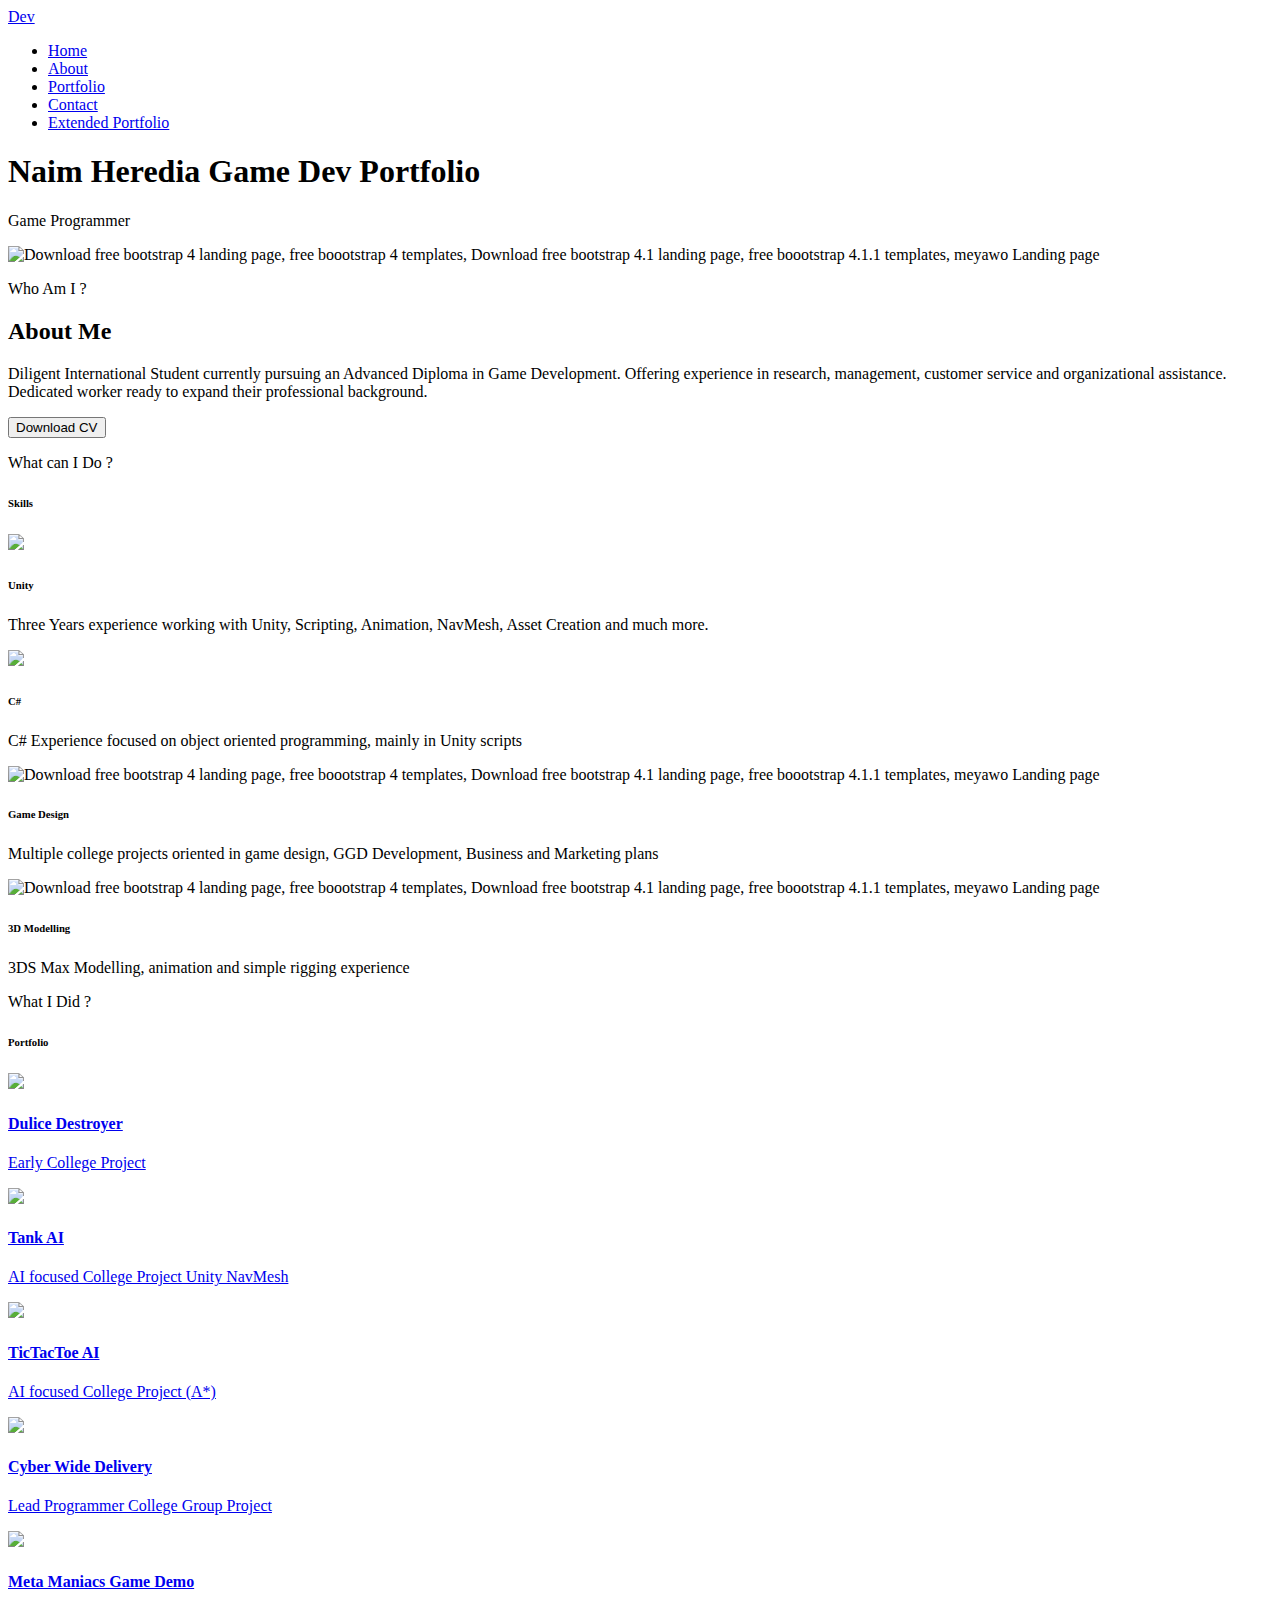
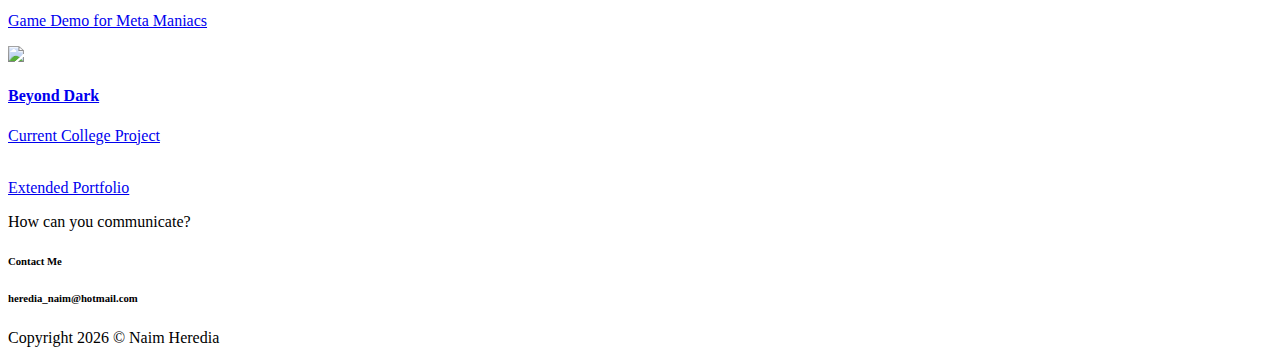
==== index.html @ 943f3e7a "target x3" ====
<!DOCTYPE html>
<html lang="en">

<head>
    <meta charset="utf-8">
    <meta name="viewport" content="width=device-width, initial-scale=1, shrink-to-fit=no">
    <meta name="description" content="Start your development with Meyawo landing page.">
    <meta name="author" content="Devcrud">
    <title>Meyawo Landing page | Free Bootstrap 4.3.x landing page</title>
    <!-- font icons -->
    <link rel="stylesheet" href="assets/vendors/themify-icons/css/themify-icons.css">
    <!-- Bootstrap + Meyawo main styles -->
    <link rel="stylesheet" href="assets/css/meyawo.css">
</head>

<body data-spy="scroll" data-target=".navbar" data-offset="40" id="home">

    <!-- Page Navbar -->
    <nav class="custom-navbar" data-spy="affix" data-offset-top="20">
        <div class="container">
            <a class="logo" href="#">Dev</a>
            <ul class="nav">
                <li class="item">
                    <a class="link" href="#home">Home</a>
                </li>
                <li class="item">
                    <a class="link" href="#about">About</a>
                </li>
                <li class="item">
                    <a class="link" href="#portfolio">Portfolio</a>
                </li> 
                <li class="item">
                    <a class="link" href="#contact">Contact</a>
                </li>
                <li class="item ml-md-3">
                    <a href="extended.html" class="btn btn-primary">Extended Portfolio</a>
                </li>
            </ul>
            <a href="javascript:void(0)" id="nav-toggle" class="hamburger hamburger--elastic">
                <div class="hamburger-box">
                    <div class="hamburger-inner"></div>
                </div>
            </a>
        </div>
    </nav><!-- End of Page Navbar -->

    <!-- page header -->
    <header id="home" class="header">
        <div class="overlay"></div>
        <div class="header-content container">
            <h1 class="header-title">
                <span class="up">Naim Heredia</span>
                <span class="down">Game Dev Portfolio</span>
            </h1>
            <p class="header-subtitle">Game Programmer</p>

            <!--<button class="btn btn-primary">Visit My Works</button> -->
        </div>
    </header><!-- end of page header -->

    <!-- about section -->
    <section class="section pt-0" id="about">   
        <!-- container -->
        <div class="container text-center">
            <!-- about wrapper -->
            <div class="about">
                <div class="about-img-holder">
                    <img src="assets/imgs/man.png" class="about-img"
                        alt="Download free bootstrap 4 landing page, free boootstrap 4 templates, Download free bootstrap 4.1 landing page, free boootstrap 4.1.1 templates, meyawo Landing page">
                </div>
                <div class="about-caption">
                    <p class="section-subtitle">Who Am I ?</p>
                    <h2 class="section-title mb-3">About Me</h2>
                    <p>
                        Diligent International Student currently pursuing an Advanced Diploma in Game Development. Offering
                        experience in research, management, customer service and organizational assistance. Dedicated worker
                        ready to expand their professional background.
                        <br>
                    </p>
                    <button type="submit" onclick="window.open('assets/Naim Heredia Resume.pdf')" class="btn-rounded btn btn-outline-primary mt-4"> Download CV </button>                    
                </div>
            </div><!-- end of about wrapper -->
        </div><!-- end of container -->
    </section> <!-- end of about section -->

    <!-- Skills section -->
    <section class="section" id="service">
        <div class="container text-center">
            <p class="section-subtitle">What can I Do ?</p>
            <h6 class="section-title mb-6">Skills</h6>
            <!-- row -->
            <div class="row">
                <div class="col-md-6 col-lg-3">
                    <div class="service-card">
                        <div class="body">
                            <img src="assets/imgs/unity.png"
                                class="icon">
                            <h6 class="title">Unity</h6>
                            <p class="subtitle">Three Years experience working with Unity, Scripting, Animation, NavMesh, Asset Creation and much more.</p>
                        </div>
                    </div>
                </div>
                <div class="col-md-6 col-lg-3">
                    <div class="service-card">
                        <div class="body">
                            <img src="assets/imgs/c.png"                                
                                class="icon">
                            <h6 class="title">C#</h6>
                            <p class="subtitle">C# Experience focused on object oriented programming, mainly in Unity scripts</p>
                        </div>
                    </div>
                </div>
                <div class="col-md-6 col-lg-3">
                    <div class="service-card">
                        <div class="body">
                            <img src="assets/imgs/gamedesign.png"
                                alt="Download free bootstrap 4 landing page, free boootstrap 4 templates, Download free bootstrap 4.1 landing page, free boootstrap 4.1.1 templates, meyawo Landing page"
                                class="icon">
                            <h6 class="title">Game Design</h6>
                            <p class="subtitle">Multiple college projects oriented in game design, GGD Development, Business and Marketing plans</p>
                        </div>
                    </div>
                </div>
                <div class="col-md-6 col-lg-3">
                    <div class="service-card">
                        <div class="body">
                            <img src="assets/imgs/3ds.png"
                                alt="Download free bootstrap 4 landing page, free boootstrap 4 templates, Download free bootstrap 4.1 landing page, free boootstrap 4.1.1 templates, meyawo Landing page"
                                class="icon">
                            <h6 class="title">3D Modelling</h6>
                            <p class="subtitle">3DS Max Modelling, animation and simple rigging experience</p>
                        </div>
                    </div>
                </div>
            </div><!-- end of row -->
        </div>
    </section><!-- end of service section -->

    <!-- portfolio section -->
    <section class="section" id="portfolio">
        <div class="container text-center">
            <p class="section-subtitle">What I Did ?</p>
            <h6 class="section-title mb-6">Portfolio</h6>
            <!-- row -->
            <div class="row">
                <div class="col-md-4">
                    <a href="https://naim-heredia.itch.io/dulice-destroyer" target= "_blank" class="portfolio-card">
                        <img src="assets/imgs/DuliceDestroyer.png" class="portfolio-card-img">
                            <span class="portfolio-card-overlay">
                            <span class="portfolio-card-caption">
                                <h4>Dulice Destroyer</h5>
                                    <p class="font-weight-normal">Early College Project</p>
                            </span>
                        </span>
                    </a>
                </div>
                <div class="col-md-4">
                    <a href="https://naim-heredia.itch.io/tankai" target="_blank" class="portfolio-card">
                        <img class="portfolio-card-img" src="assets/imgs/TankAI.png" class="img-responsive rounded">
                            <span class="portfolio-card-overlay">
                            <span class="portfolio-card-caption">
                                <h4>Tank AI</h5>
                                    <p class="font-weight-normal">AI focused College Project Unity NavMesh</p>
                            </span>
                        </span>
                    </a>
                </div>
                <div class="col-md-4">
                    <a href="https://naim-heredia.itch.io/tictactoe-ai" target= "_blank" class="portfolio-card">
                        <img class="portfolio-card-img" src="assets/imgs/TTT.jpg" class="img-responsive rounded">
                            <span class="portfolio-card-overlay">
                            <span class="portfolio-card-caption">
                                <h4>TicTacToe AI</h5>
                                    <p class="font-weight-normal">AI focused College Project (A*)</p>
                            </span>
                        </span>
                    </a>
                </div>
                
            </div><!-- end of row -->

            <!-- row -->
            <div class="row">
                <div class="col-md-4">
                    <a href="https://naim-heredia.itch.io/cyber-wide-delivery" target= "_blank" class="portfolio-card">
                        <img src="assets/imgs/CWD-Logo.png" class="portfolio-card-img">
                            <span class="portfolio-card-overlay">
                            <span class="portfolio-card-caption">
                                <h4>Cyber Wide Delivery</h5>
                                    <p class="font-weight-normal">Lead Programmer College Group Project </p>
                            </span>
                        </span>
                    </a>
                </div>  
                <div class="col-md-4">
                    <a href="https://metamaniacs.itch.io/meta-maniacs" target= "_blank" class="portfolio-card">
                        <img class="portfolio-card-img" src="assets/imgs/metamaniacs.png" class="img-responsive rounded">
                            <span class="portfolio-card-overlay">
                            <span class="portfolio-card-caption">
                                <h4>Meta Maniacs Game Demo</h5>
                                    <p class="font-weight-normal">Game Demo for Meta Maniacs</p>
                            </span>
                        </span>
                    </a>
                </div>              
                <div class="col-md-4">
                    <a href="https://naim-heredia.itch.io/tictactoe-ai" target= "_blank" class="portfolio-card">
                        <img class="portfolio-card-img" src="assets/imgs/BeyondDarkLogo.png" class="img-responsive rounded">
                            <span class="portfolio-card-overlay">
                            <span class="portfolio-card-caption">
                                <h4>Beyond Dark</h5>
                                    <p class="font-weight-normal">Current College Project</p>
                            </span>
                        </span>
                    </a>
                </div>
                
            </div><!-- end of row -->
        </div><!-- end of container -->

        <div class="container text-center">
            <br>
            <a href="extended.html" class="btn btn-primary my font rounded">Extended Portfolio</a>
        </div><!-- end of container -->
    </section> <!-- end of portfolio section -->

    <!-- contact section -->
    <section class="section" id="contact">
        <div class="container text-center">
            <p class="section-subtitle">How can you communicate?</p>
            <h6 class="section-title mb-5">Contact Me</h6>
            <!-- contact form -->
            <h6 class="section-title mb-5">heredia_naim@hotmail.com</h6>
        </div><!-- end of container -->
    </section><!-- end of contact section -->

    <!-- footer -->
    <div class="container">
        <footer class="footer">
            <p class="mb-0">Copyright
                <script>document.write(new Date().getFullYear())</script> &copy; <a
                    >Naim Heredia</a>                    
            </p>
            <div class="social-links text-right m-auto ml-sm-auto">
                <a href="javascript:void(0)" class="link"><i class="ti-email"></i></a>
                <a href="javascript:void(0)" class="link"><i class="ti-github"></i></a>
            </div>
        </footer>
    </div> <!-- end of page footer -->

    <!-- core  -->
    <script src="assets/vendors/jquery/jquery-3.4.1.js"></script>
    <script src="assets/vendors/bootstrap/bootstrap.bundle.js"></script>

    <!-- bootstrap 3 affix -->
    <script src="assets/vendors/bootstrap/bootstrap.affix.js"></script>

    <!-- Meyawo js -->
    <script src="assets/js/meyawo.js"></script>

</body>

</html>
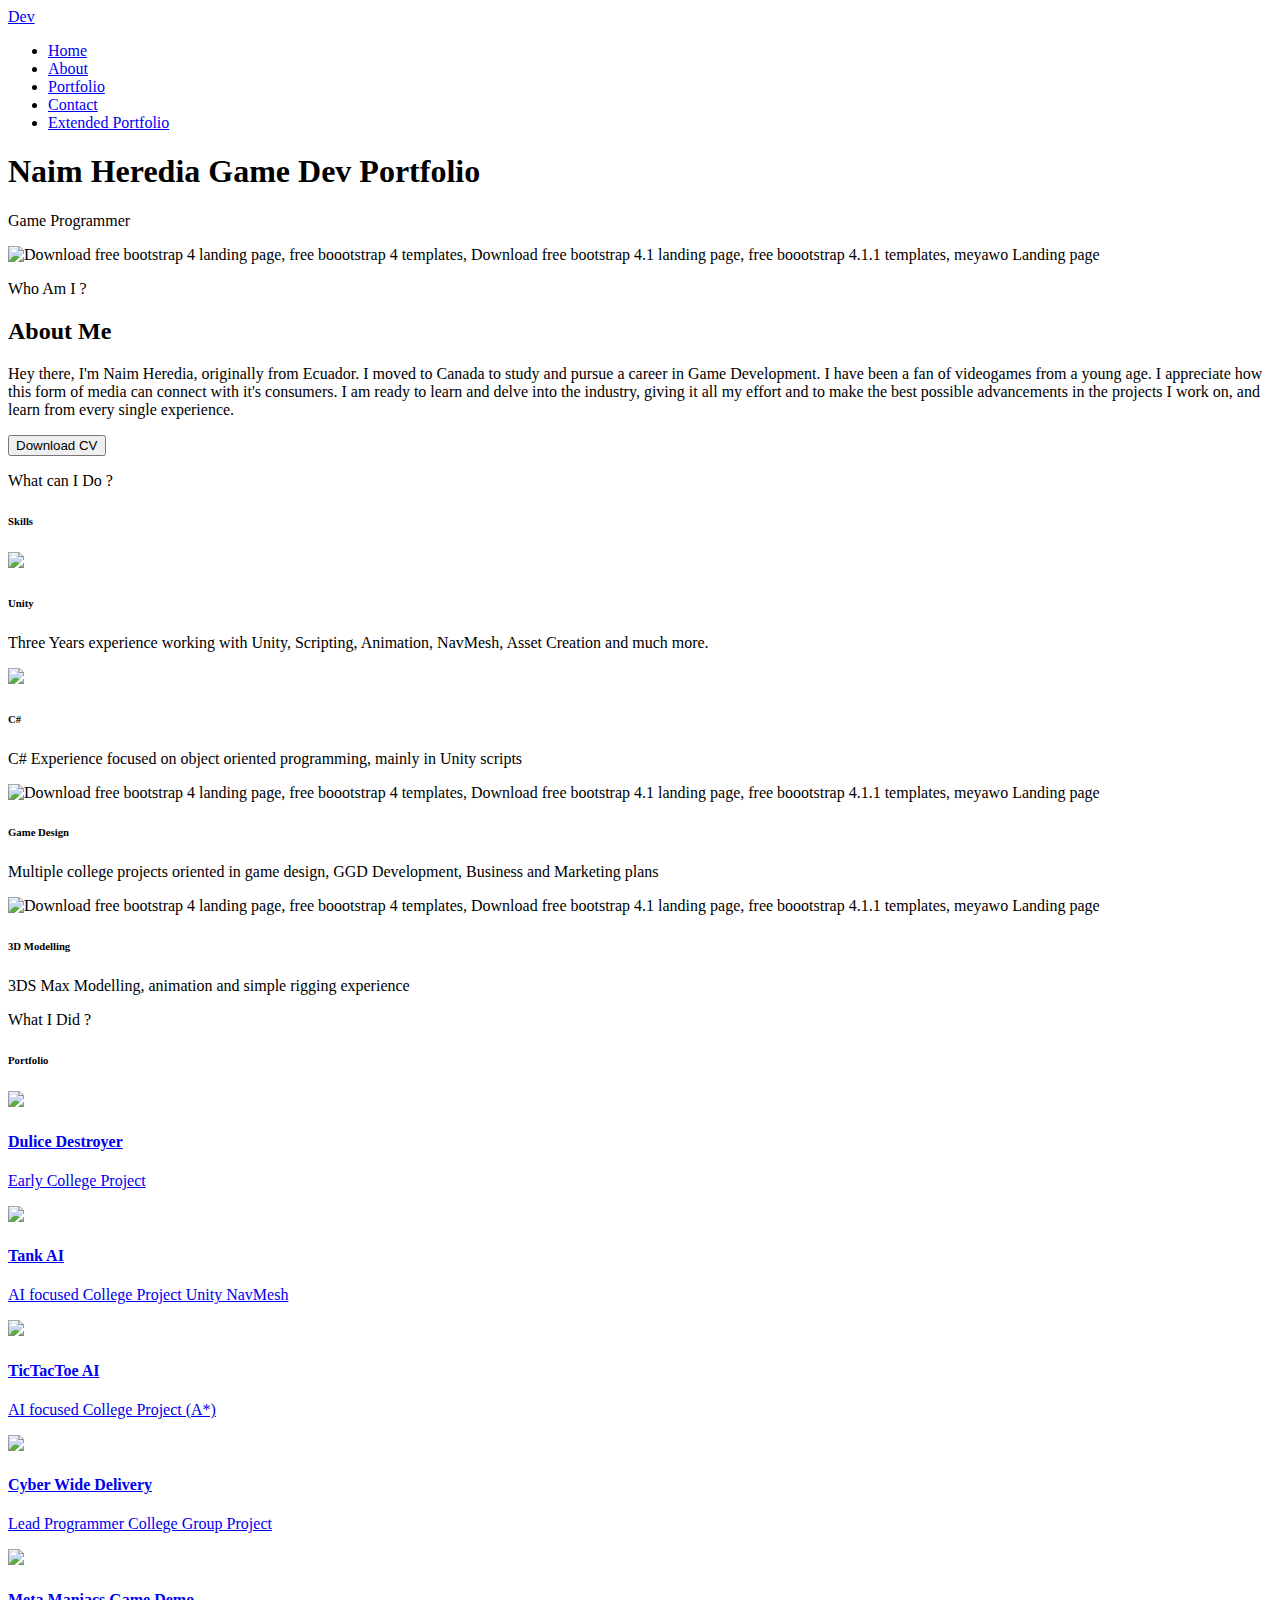
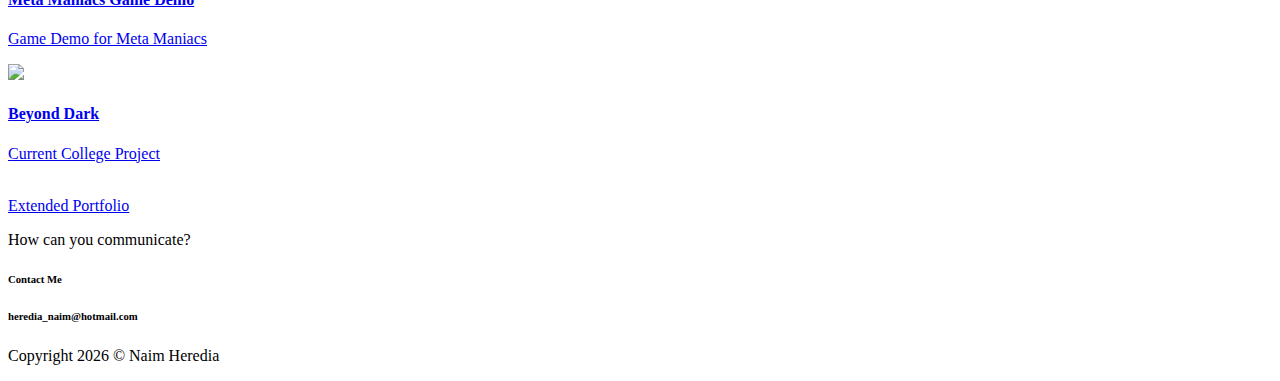
==== commit 195e73a0: "ops2" ====
--- a/index.html
+++ b/index.html
@@ -4,9 +4,9 @@
 <head>
     <meta charset="utf-8">
     <meta name="viewport" content="width=device-width, initial-scale=1, shrink-to-fit=no">
-    <meta name="description" content="Start your development with Meyawo landing page.">
-    <meta name="author" content="Devcrud">
-    <title>Meyawo Landing page | Free Bootstrap 4.3.x landing page</title>
+    <meta name="description" content="Naim Heredia Portfolio.">
+    <meta name="Naim Heredia" content="Porfolio">
+    <title>Naim Heredia - Game Developer Portfolio</title>
     <!-- font icons -->
     <link rel="stylesheet" href="assets/vendors/themify-icons/css/themify-icons.css">
     <!-- Bootstrap + Meyawo main styles -->
@@ -65,16 +65,20 @@
             <!-- about wrapper -->
             <div class="about">
                 <div class="about-img-holder">
-                    <img src="assets/imgs/man.png" class="about-img"
+                    <img src="assets/imgs/portfolioPic.png" class="about-img"
                         alt="Download free bootstrap 4 landing page, free boootstrap 4 templates, Download free bootstrap 4.1 landing page, free boootstrap 4.1.1 templates, meyawo Landing page">
                 </div>
                 <div class="about-caption">
                     <p class="section-subtitle">Who Am I ?</p>
                     <h2 class="section-title mb-3">About Me</h2>
                     <p>
-                        Diligent International Student currently pursuing an Advanced Diploma in Game Development. Offering
-                        experience in research, management, customer service and organizational assistance. Dedicated worker
-                        ready to expand their professional background.
+                        Hey there, I'm Naim Heredia, originally from Ecuador. 
+                        I moved to Canada to study and pursue a career in Game Development.
+                        I have been a fan of videogames from a young age. I appreciate how 
+                        this form of media can connect with it's consumers. 
+                        I am ready to learn and delve into the industry, giving it all
+                        my effort and to make the best possible advancements in the projects I work on, 
+                        and learn from every single experience.
                         <br>
                     </p>
                     <button type="submit" onclick="window.open('assets/Naim Heredia Resume.pdf')" class="btn-rounded btn btn-outline-primary mt-4"> Download CV </button>                    
@@ -204,7 +208,7 @@
                     </a>
                 </div>              
                 <div class="col-md-4">
-                    <a href="https://naim-heredia.itch.io/tictactoe-ai" target= "_blank" class="portfolio-card">
+                    <a href="extended.html" target= "_blank" class="portfolio-card">
                         <img class="portfolio-card-img" src="assets/imgs/BeyondDarkLogo.png" class="img-responsive rounded">
                             <span class="portfolio-card-overlay">
                             <span class="portfolio-card-caption">
@@ -242,8 +246,10 @@
                     >Naim Heredia</a>                    
             </p>
             <div class="social-links text-right m-auto ml-sm-auto">
+                <!--
                 <a href="javascript:void(0)" class="link"><i class="ti-email"></i></a>
                 <a href="javascript:void(0)" class="link"><i class="ti-github"></i></a>
+                -->
             </div>
         </footer>
     </div> <!-- end of page footer -->
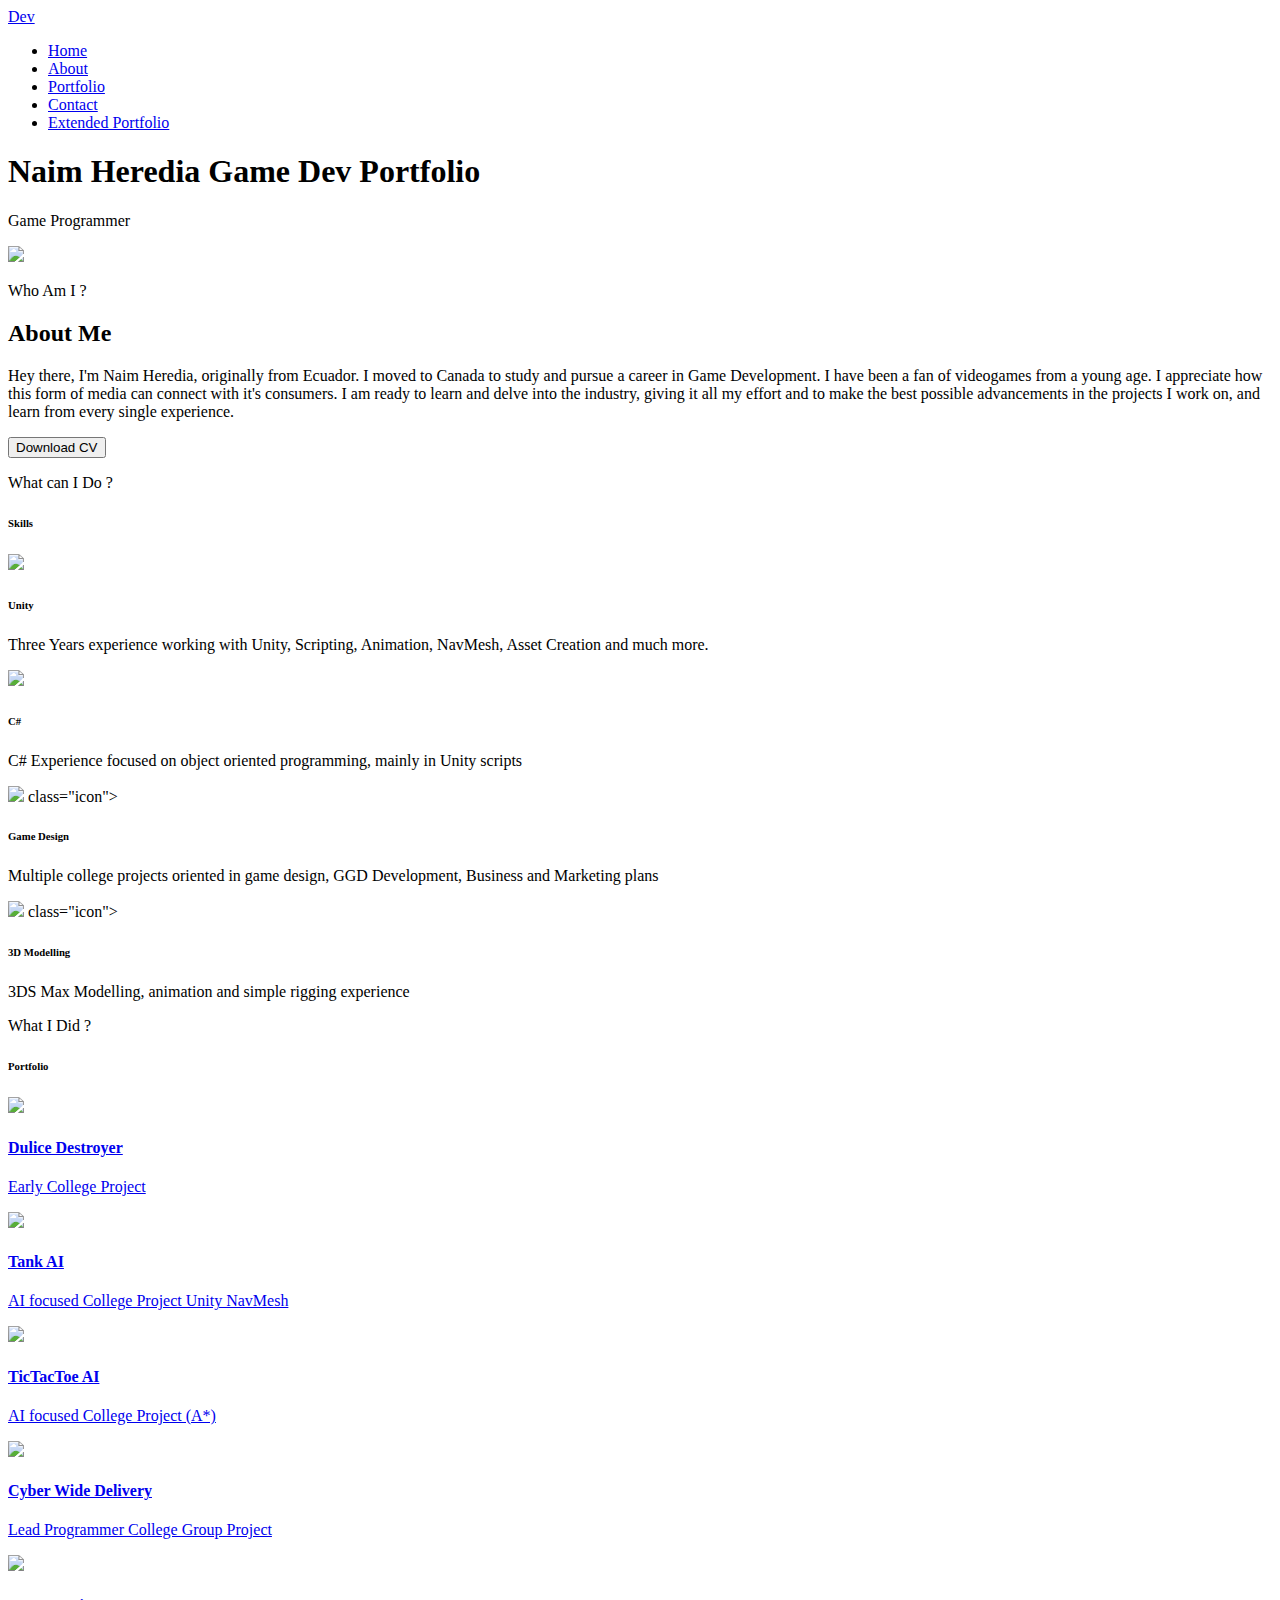
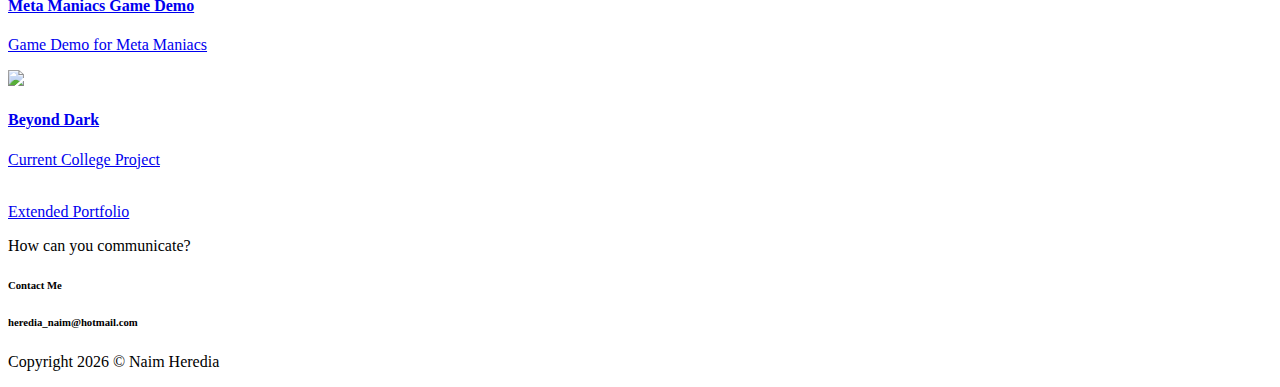
==== commit 4e6f9d8f: "x3" ====
--- a/index.html
+++ b/index.html
@@ -65,8 +65,7 @@
             <!-- about wrapper -->
             <div class="about">
                 <div class="about-img-holder">
-                    <img src="assets/imgs/portfolioPic.png" class="about-img"
-                        alt="Download free bootstrap 4 landing page, free boootstrap 4 templates, Download free bootstrap 4.1 landing page, free boootstrap 4.1.1 templates, meyawo Landing page">
+                    <img src="assets/imgs/portfolioPic.png" class="about-img">
                 </div>
                 <div class="about-caption">
                     <p class="section-subtitle">Who Am I ?</p>
@@ -117,8 +116,7 @@
                 <div class="col-md-6 col-lg-3">
                     <div class="service-card">
                         <div class="body">
-                            <img src="assets/imgs/gamedesign.png"
-                                alt="Download free bootstrap 4 landing page, free boootstrap 4 templates, Download free bootstrap 4.1 landing page, free boootstrap 4.1.1 templates, meyawo Landing page"
+                            <img src="assets/imgs/gamedesign.png">
                                 class="icon">
                             <h6 class="title">Game Design</h6>
                             <p class="subtitle">Multiple college projects oriented in game design, GGD Development, Business and Marketing plans</p>
@@ -128,8 +126,7 @@
                 <div class="col-md-6 col-lg-3">
                     <div class="service-card">
                         <div class="body">
-                            <img src="assets/imgs/3ds.png"
-                                alt="Download free bootstrap 4 landing page, free boootstrap 4 templates, Download free bootstrap 4.1 landing page, free boootstrap 4.1.1 templates, meyawo Landing page"
+                            <img src="assets/imgs/3ds.png">
                                 class="icon">
                             <h6 class="title">3D Modelling</h6>
                             <p class="subtitle">3DS Max Modelling, animation and simple rigging experience</p>
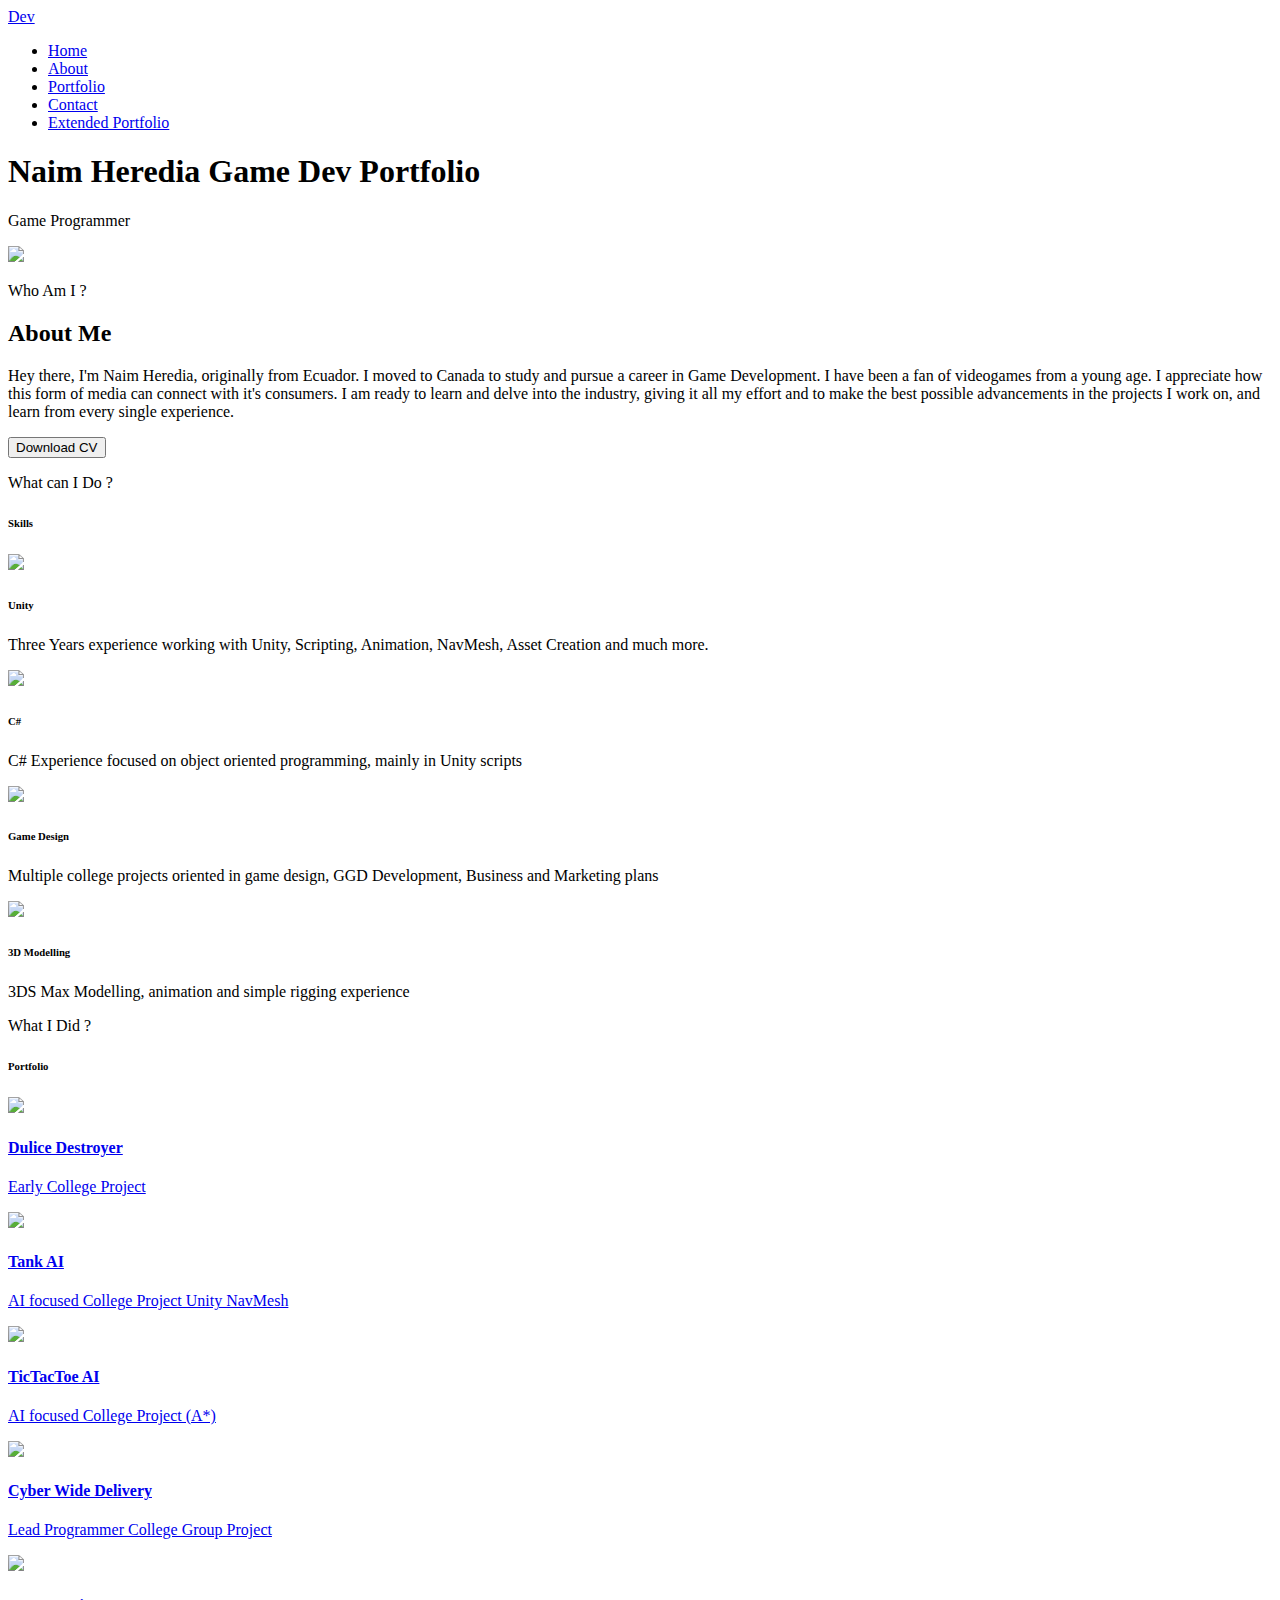
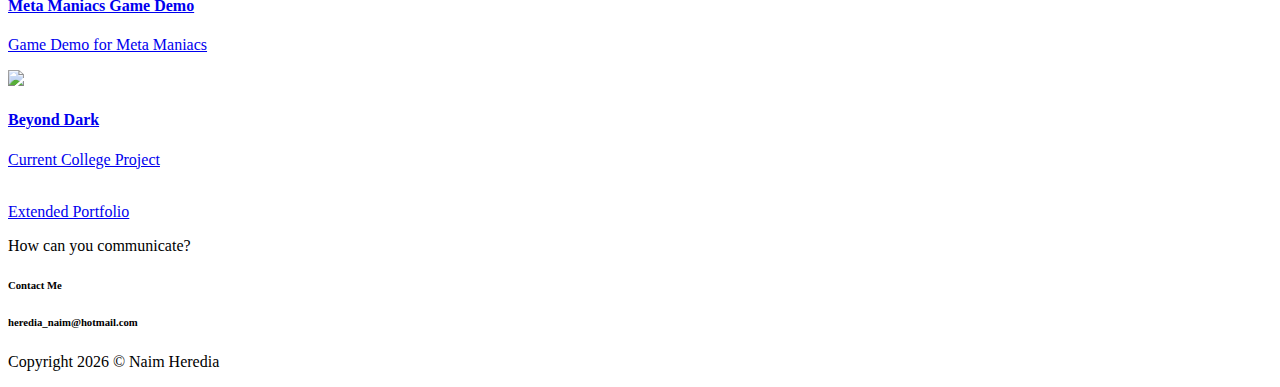
==== commit b3ce784d: "Code to the projects" ====
--- a/index.html
+++ b/index.html
@@ -116,7 +116,7 @@
                 <div class="col-md-6 col-lg-3">
                     <div class="service-card">
                         <div class="body">
-                            <img src="assets/imgs/gamedesign.png">
+                            <img src="assets/imgs/gamedesign.png"
                                 class="icon">
                             <h6 class="title">Game Design</h6>
                             <p class="subtitle">Multiple college projects oriented in game design, GGD Development, Business and Marketing plans</p>
@@ -126,7 +126,7 @@
                 <div class="col-md-6 col-lg-3">
                     <div class="service-card">
                         <div class="body">
-                            <img src="assets/imgs/3ds.png">
+                            <img src="assets/imgs/3ds.png"
                                 class="icon">
                             <h6 class="title">3D Modelling</h6>
                             <p class="subtitle">3DS Max Modelling, animation and simple rigging experience</p>
@@ -245,8 +245,9 @@
             <div class="social-links text-right m-auto ml-sm-auto">
                 <!--
                 <a href="javascript:void(0)" class="link"><i class="ti-email"></i></a>
-                <a href="javascript:void(0)" class="link"><i class="ti-github"></i></a>
                 -->
+                <a href="https://github.com/NaimHeredia" class="link"><i class="ti-github"></i></a>
+                
             </div>
         </footer>
     </div> <!-- end of page footer -->
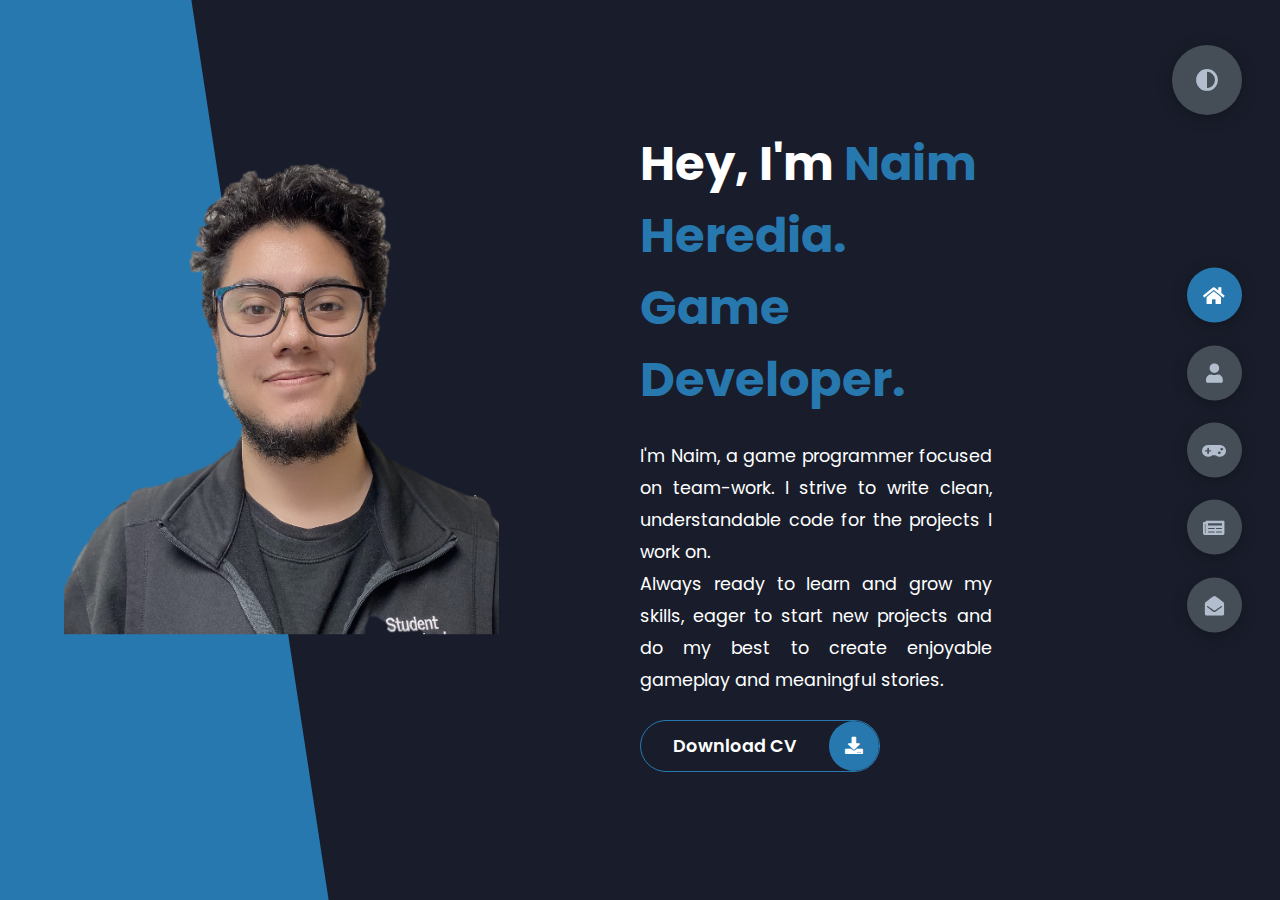
==== commit 2fa60f57: "2.0" ====
--- a/index.html
+++ b/index.html
@@ -1,267 +1,684 @@
 <!DOCTYPE html>
 <html lang="en">
-
 <head>
-    <meta charset="utf-8">
-    <meta name="viewport" content="width=device-width, initial-scale=1, shrink-to-fit=no">
-    <meta name="description" content="Naim Heredia Portfolio.">
-    <meta name="Naim Heredia" content="Porfolio">
-    <title>Naim Heredia - Game Developer Portfolio</title>
-    <!-- font icons -->
-    <link rel="stylesheet" href="assets/vendors/themify-icons/css/themify-icons.css">
-    <!-- Bootstrap + Meyawo main styles -->
-    <link rel="stylesheet" href="assets/css/meyawo.css">
+    <meta charset="UTF-8">
+    <meta http-equiv="X-UA-Compatible" content="IE=edge">
+    <meta name="viewport" content="width=device-width, initial-scale=1.0">
+    <title>Portfolio</title>
+    <link rel="stylesheet" href="styles/styles.css">
+    <link rel="preconnect" href="https://fonts.googleapis.com">
+    <link rel="preconnect" href="https://fonts.gstatic.com" crossorigin>
+    <link rel="stylesheet" href="https://cdnjs.cloudflare.com/ajax/libs/font-awesome/5.15.4/css/all.min.css" integrity="sha512-1ycn6IcaQQ40/MKBW2W4Rhis/DbILU74C1vSrLJxCq57o941Ym01SwNsOMqvEBFlcgUa6xLiPY/NS5R+E6ztJQ==" crossorigin="anonymous" referrerpolicy="no-referrer" />
+    <link href="https://fonts.googleapis.com/css2?family=Poppins:wght@400;500;600;700;800&display=swap" rel="stylesheet">
 </head>
-
-<body data-spy="scroll" data-target=".navbar" data-offset="40" id="home">
-
-    <!-- Page Navbar -->
-    <nav class="custom-navbar" data-spy="affix" data-offset-top="20">
-        <div class="container">
-            <a class="logo" href="#">Dev</a>
-            <ul class="nav">
-                <li class="item">
-                    <a class="link" href="#home">Home</a>
-                </li>
-                <li class="item">
-                    <a class="link" href="#about">About</a>
-                </li>
-                <li class="item">
-                    <a class="link" href="#portfolio">Portfolio</a>
-                </li> 
-                <li class="item">
-                    <a class="link" href="#contact">Contact</a>
-                </li>
-                <li class="item ml-md-3">
-                    <a href="extended.html" class="btn btn-primary">Extended Portfolio</a>
-                </li>
-            </ul>
-            <a href="javascript:void(0)" id="nav-toggle" class="hamburger hamburger--elastic">
-                <div class="hamburger-box">
-                    <div class="hamburger-inner"></div>
-                </div>
-            </a>
+<body class="main-content">
+    <header class="container header active" id="home">
+        <div class="header-content">
+            <div class="left-header">
+                <div class="h-shape"></div>
+                <div class="image">
+                    <img src="img/NaimPic.png" alt="">
+                </div>
+            </div>
+            <div class="right-header">
+                <h1 class="name">
+                    Hey, I'm <span>Naim Heredia.</span>
+                    <br>
+                    <span> Game Developer.</span>
+                </h1>
+                <p>
+                    I'm Naim, a game programmer focused on team-work. I strive to write clean, understandable code for the projects I work on.
+                    <br>
+                    Always ready to learn and grow my skills, eager to start new projects and do my best to create enjoyable gameplay and meaningful stories.
+                </p>
+                <div class="btn-con">
+                    <a href="./Naim Heredia Resume.pdf" target="_blank" class="main-btn">
+                        <span class="btn-text">Download CV</span>
+                        <span class="btn-icon"><i class="fas fa-download"></i></span>
+                    </a>
+                </div>
+            </div>
         </div>
-    </nav><!-- End of Page Navbar -->
-
-    <!-- page header -->
-    <header id="home" class="header">
-        <div class="overlay"></div>
-        <div class="header-content container">
-            <h1 class="header-title">
-                <span class="up">Naim Heredia</span>
-                <span class="down">Game Dev Portfolio</span>
-            </h1>
-            <p class="header-subtitle">Game Programmer</p>
-
-            <!--<button class="btn btn-primary">Visit My Works</button> -->
-        </div>
-    </header><!-- end of page header -->
-
-    <!-- about section -->
-    <section class="section pt-0" id="about">   
-        <!-- container -->
-        <div class="container text-center">
-            <!-- about wrapper -->
-            <div class="about">
-                <div class="about-img-holder">
-                    <img src="assets/imgs/portfolioPic.png" class="about-img">
-                </div>
-                <div class="about-caption">
-                    <p class="section-subtitle">Who Am I ?</p>
-                    <h2 class="section-title mb-3">About Me</h2>
+    </header>
+    <main>
+        <section class="container about" id="about">
+            <div class="main-title">
+                <h2>About <span>me</span><span class="bg-text">my stats</span></h2>
+            </div>
+            <br><br><br>
+
+            <div class="about-container">
+                <div class="left-about">
+                    <h4>Bio</h4>
                     <p>
-                        Hey there, I'm Naim Heredia, originally from Ecuador. 
                         I moved to Canada to study and pursue a career in Game Development.
-                        I have been a fan of videogames from a young age. I appreciate how 
-                        this form of media can connect with it's consumers. 
+                        <br>
+                        I have been a fan of videogames from a young age.
+                        I appreciate how this form of media can connect with anyone. 
+                        <br>
                         I am ready to learn and delve into the industry, giving it all
-                        my effort and to make the best possible advancements in the projects I work on, 
+                        my effort to make the best possible advancements in the projects I work on, 
                         and learn from every single experience.
                         <br>
+                        I am looking forward for my next steps in the industry
+                        I can be a team player just as much as I can be independent and capable.
+                        <br>
+                        Additionally, I am a fast learner and willing to find new resources or update my knowledge on existing practices.
+                        Explore some of my skills and past projects and be sure to keep in contact!
+
+                        <br>
+                        <br>
+                        <br>
                     </p>
-                    <button type="submit" onclick="window.open('assets/Naim Heredia Resume.pdf')" class="btn-rounded btn btn-outline-primary mt-4"> Download CV </button>                    
-                </div>
-            </div><!-- end of about wrapper -->
-        </div><!-- end of container -->
-    </section> <!-- end of about section -->
-
-    <!-- Skills section -->
-    <section class="section" id="service">
-        <div class="container text-center">
-            <p class="section-subtitle">What can I Do ?</p>
-            <h6 class="section-title mb-6">Skills</h6>
-            <!-- row -->
-            <div class="row">
-                <div class="col-md-6 col-lg-3">
-                    <div class="service-card">
-                        <div class="body">
-                            <img src="assets/imgs/unity.png"
-                                class="icon">
-                            <h6 class="title">Unity</h6>
-                            <p class="subtitle">Three Years experience working with Unity, Scripting, Animation, NavMesh, Asset Creation and much more.</p>
-                        </div>
-                    </div>
-                </div>
-                <div class="col-md-6 col-lg-3">
-                    <div class="service-card">
-                        <div class="body">
-                            <img src="assets/imgs/c.png"                                
-                                class="icon">
-                            <h6 class="title">C#</h6>
-                            <p class="subtitle">C# Experience focused on object oriented programming, mainly in Unity scripts</p>
-                        </div>
-                    </div>
-                </div>
-                <div class="col-md-6 col-lg-3">
-                    <div class="service-card">
-                        <div class="body">
-                            <img src="assets/imgs/gamedesign.png"
-                                class="icon">
-                            <h6 class="title">Game Design</h6>
-                            <p class="subtitle">Multiple college projects oriented in game design, GGD Development, Business and Marketing plans</p>
-                        </div>
-                    </div>
-                </div>
-                <div class="col-md-6 col-lg-3">
-                    <div class="service-card">
-                        <div class="body">
-                            <img src="assets/imgs/3ds.png"
-                                class="icon">
-                            <h6 class="title">3D Modelling</h6>
-                            <p class="subtitle">3DS Max Modelling, animation and simple rigging experience</p>
-                        </div>
-                    </div>
-                </div>
-            </div><!-- end of row -->
+                    <div class="btn-con">
+                        <a href="./Naim Heredia Resume.pdf" target="_blank" class = "main-btn">
+                            <span class="btn-text">Download CV</span>
+                            <span class="btn-icon"><i class="fas fa-download"></i></span>
+                        </a>
+                    </div>
+                </div>
+                <div class="right-about">
+                    <div class="about-item">
+                        <div class="abt-text">
+                            <p class="large-text">7</p>
+                            <p class="small-text">Projects <br /> Completed</p>
+                        </div>
+                    </div>
+                    <div class="about-item">
+                        <div class="abt-text">
+                            <p class="large-text">3+</p>
+                            <p class="small-text">Years of <br /> experience</p>
+                        </div>
+                    </div>
+                    <div class="about-item">
+                        <div class="abt-text">
+                            <p class="large-text">5+</p>
+                            <p class="small-text">Events & <br /> Game Jams</p>
+                        </div>
+                    </div>
+                    <div class="about-item">
+                        <div class="abt-text">
+                            <p class="large-text">3</p>
+                            <p class="small-text">Current <br /> Projects</p>
+                        </div>
+                    </div>
+                </div>
+            </div>
+            <div class="about-stats">
+                <h4 class="stat-title">My Skills</h4>
+                <div class="progress-bars">
+                    <div class="progress-bar">
+                        <p class="prog-title">Unity</p>
+                        <div class="progress-con">
+                            <p class="prog-text">80%</p>
+                            <div class="progress">
+                                <span class="unity"></span>
+                            </div>
+                        </div>
+                    </div>
+                    <div class="progress-bar">
+                        <p class="prog-title">C#</p>
+                        <div class="progress-con">
+                            <p class="prog-text">75%</p>
+                            <div class="progress">
+                                <span class="csharp"></span>
+                            </div>
+                        </div>
+                    </div>
+                    <div class="progress-bar">
+                        <p class="prog-title">3dsMax</p>
+                        <div class="progress-con">
+                            <p class="prog-text">60%</p>
+                            <div class="progress">
+                                <span class="max"></span>
+                            </div>
+                        </div>
+                    </div>
+                    <div class="progress-bar">
+                        <p class="prog-title">Spanish/English Translation</p>
+                        <div class="progress-con">
+                            <p class="prog-text">100%</p>
+                            <div class="progress">
+                                <span class="translate"></span>
+                            </div>
+                        </div>
+                    </div>
+                    <div class="progress-bar">
+                        <p class="prog-title">Team Management</p>
+                        <div class="progress-con">
+                            <p class="prog-text">90%</p>
+                            <div class="progress">
+                                <span class="team"></span>
+                            </div>
+                        </div>
+                    </div>
+                    <div class="progress-bar">
+                        <p class="prog-title">Time Management</p>
+                        <div class="progress-con">
+                            <p class="prog-text">95%</p>
+                            <div class="progress">
+                                <span class="time"></span>
+                            </div>
+                        </div>
+                    </div>
+                </div>
+            </div>
+            <h4 class="stat-title">My Timeline</h4>
+            <div class="timeline">
+                <div class="timeline-item">
+                    <div class="tl-icon">
+                        <i class="fas fa-briefcase"></i>
+                    </div>
+                    <p class="tl-duration">2022 - 2023</p>
+                    <h5>International Student Assitant<span> - Niagara College</span></h5>
+                    <p>
+                        Became a dedicated member of the International Team at Niagara College to help students conquer and manage struggles that I have overcome
+                    </p>
+                </div>
+                <div class="timeline-item">
+                    <div class="tl-icon">
+                        <i class="fas fa-gamepad"></i>
+                    </div>
+                    <p class="tl-duration">2022 - 2023</p>
+                    <h5>Gameplay Programmer<span> - Mortal Mind Games</span></h5>
+                    <p>
+                        Student Capstone project Beyond Dark 2 time award winner at Level-Up Student Showcase Toronto.
+                    </p>
+                </div>
+                <div class="timeline-item">
+                    <div class="tl-icon">
+                        <i class="fas fa-book"></i>
+                    </div>
+                    <p class="tl-duration">2020 - 2023</p>
+                    <h5>Game Development Diploma<span> - Niagara College</span></h5>
+                    <p>
+                        Graduated with a GPA of 90 and as a Member of The President's Honour Roll.
+                    </p>
+                </div>                
+            </div>
+        </section>
+
+        <section class="container" id="blogs">
+            <div class="blogs-content">
+                <div class="main-title">
+                    <h2>My <span>Portfolio</span><span class="bg-text">My Work</span></h2>
+                </div>
+                <div class="blogs">
+                    <div class="blog">
+                        <a href="Projects_BeyondDark.html" target="_blank">
+                            <img src="img/BeyondDark.png" alt="">
+                            <div class="blog-text">
+                                <h4>
+                                    Beyond Dark
+                                </h4>
+                            </div>
+                        </a>
+                    </div>
+                    <div class="blog">
+                        <a href="https://renegadeblitz98.itch.io/mech-armored-assault" target="_blank">
+                            <img src="img/MechMayhem.png" alt="">
+                        
+                            <div class="blog-text">                                
+                                <h4>
+                                    Mech Mayhem
+                                </h4>                            
+                            </div>
+                        </a>
+                    </div>
+                    <div class="blog">
+                        <a href="https://naim-heredia.itch.io/cyber-wide-delivery" target="_blank">
+                            <img src="img/CWD.png" alt="">
+                            <div class="blog-text">
+                                <h4>
+                                    Cyber Wide Delivery
+                                </h4>
+                            </div>
+                        </a>
+                    </div>
+                    <div class="blog">
+                        <a href="https://metamaniacs.itch.io/meta-maniacs" target="_blank">
+                            <img src="img/metamaniacs.png" alt="">
+                            <div class="blog-text">
+                                <h4>
+                                    Meta Maniacs
+                                </h4>
+                            </div>
+                        </a>
+                    </div>
+                    <div class="blog">
+                        <a href="https://naim-heredia.itch.io/dulice-destroyer" target="_blank">
+                            <img src="img/DuliceDestroyer.png" alt="">
+                            <div class="blog-text">
+                                <h4>
+                                    Dulice Destroyer
+                                </h4>
+                            </div>
+                        </a>
+                    </div>
+                    <div class="blog">
+                        <a href="https://naim-heredia.itch.io/tictactoe-ai" target="_blank">
+                            <img src="img/TTT.png" alt="">
+                            <div class="blog-text">
+                                <h4>
+                                    TicTacToe AI
+                                </h4>
+                            </div>
+                        </a>
+                    </div>
+                </div>
+            </div>
+        </section>
+
+        <section class="container" id="portfolio">
+            <div class="blogs-content">
+                <div class="main-title">
+                    <h2>My <span>Trajectory</span><span class="bg-text">Events</span></h2>
+                </div>
+                <div class="blogs">
+                    <div class="blogA">
+                        <img src="img/pg.png" alt="">
+                        <div class="blogA-text">
+                            <h4>
+                                Pocket Gamers Connect <br> Toronto
+                            </h4>
+                            <p>
+                                Attended Pocket Gamers Connect in Toronto, July 2023,
+                                Helping Devil's Cider Games with their project "Hearth".
+                                <br>
+                                The incredible talks and insights of experienced game developers, designers, artists, an many more members of the industry
+                                helped me grow my knowledge and find more inspiration for my future projects.
+                            </p>
+                        </div>
+                    </div>
+                    <div class="blogA">
+                        <img src="img/nfcomicon.jpg" alt="">
+                        <div class="blogA-text">
+                            <h4>
+                                Comic Con  <br> Niagara Falls
+                            </h4>
+                            <p>
+                                Presented "Beyond Dark", our capstone project. Niagara College invited our game for exposition in their booth as
+                                a showcase of the success of their Game Development program and our award winning student project.
+                            </p>
+                        </div>
+                    </div>
+                    <div class="blogA">
+                        <img src="img/lvlup.jpg" alt="">
+                        <div class="blogA-text">
+                            <h4>
+                                Level-Up Showcase <br> Toronto
+                            </h4>
+                            <p>
+                                Our capstone project Beyond Dark became a 2 time award winner in the Level-Up Student Showcase,
+                                becoming the one of the only projects in the event to receive multiple awards.
+                                <br>
+                                The programming and art awards have became a major achievement in our careers and will take us to eventually take the project to Steam. 
+                            </p>
+                        </div>
+                    </div>
+                    
+                    <div class="blogA">
+                        <img src="img/BeyondDark.png" alt="">
+                        <div class="blogA-text">
+                            <h4>
+                                Beyond Dark (Capstone Project)
+                            </h4>
+                            <p>
+                                Beyond Dark is the graduation project of Mortal Mind Games, the team developing the title.
+                                <br> <br>
+                                Level Up winner for Best Artistic Achievement presented by @gameloftto 2023.
+                                <br>
+                                Level Up winner for Best Technical Innovation presented by @ukengames 2023.
+                                <br><br>
+
+                                
+                                My Work
+                                As a programmer on the team I focused on developing functionality, systems and mainly the behaviour for the AI in the game.
+                            </p>
+
+                        </div>
+                    </div>
+
+                    <div class="blogA">
+                        <img src="img/mechJam.png" alt="">
+                        <div class="hover-items">
+                            <div class="icons">
+                                <!-- <a href="#" class="icon">
+                                    <i class="fab fa-itch-io"></i>
+                                </a>
+                                <a href="#" class="icon">
+                                    <i class="fab fa-youtube"></i>
+                                </a> -->
+                            </div>
+                        </div>
+                        <div class="blogA-text">
+                            <h4>
+                                Mech Jam 2023
+                            </h4>
+                            <p>
+                                Participated in MechJam II With and developed Mech Mayhem in less than 2 weeks!
+                                <br>
+                                As a programmer on the team I focused on gameplay and team management.
+                                <br>
+                                We managed to create a fun interesting concept, we will continue to work on this project further, check in the future for updates.
+                                <br>
+                                And enjoy the game on Itch.io!
+                                <br><br>    
+                                More game jams to come in the near future.
+                            </p>
+                        </div>
+                    </div>
+                    
+                    <!-- <div class="blogA">
+                        <img src="img/TTT.png" alt="">
+                        <div class="blogA-text">
+                            <h4>
+                                TicTacToe AI
+                            </h4>
+                            <p>
+                                Lorem ipsum dolor sit amet, consectetur adipisicing elit. Modi praesentium possimus ducimus molestias accusantium. 
+                                Quasi earum pariatur assumenda molestiae. Beatae aliquid nesciunt sint nostrum. Dolorum, error ratione! Ducimus, harum vitae.
+                            </p>
+                        </div>
+                    </div> -->
+                </div>
+            </div>    
+
+            <!-- <div class="main-title">
+                <h2>My <span>Portfolio</span><span class="bg-text">My Work</span></h2>
+            </div>
+            <p class="port-text">
+                Here are some of my past projects.
+            </p>
+            <div class="portfolios">                
+                <div class="portfolio-item">
+                    
+                    <div class="image">
+                        <img src="img/BeyondDark.png" alt="">
+                    </div>      
+                    
+                    <div class="hover-items" >
+                        <a  href="https://www.youtube.com/watch?v=R2CzFQpWoLs&list=RDR2CzFQpWoLs&start_radio=1">
+                            <h3>Beyond Dark</h3>
+                            <div class="icons">
+                                <a href="#" class="icon">
+                                    <i class="fab fa-dropbox"></i>
+                                </a>
+                                <a href="#" class="icon">                                
+                                    <i class="fab fa-youtube"></i>
+                                </a>
+                            </div>
+                        </a>
+                    </div>
+                </div>    
+                
+                
+                <div class="portfolio-item">
+                    <div class="image">
+                        <img src="img/MechMayhem.png" alt="">
+                    </div>
+                    <div class="hover-items">
+                        <h3>Mech Mayhem</h3>
+                        <div class="icons">
+                            <a href="#" class="icon">
+                                <i class="fab fa-itch-io"></i>
+                            </a>
+                            <a href="#" class="icon">
+                                <i class="fab fa-youtube"></i>
+                            </a>
+                        </div>
+                    </div>
+                </div>
+                <div class="portfolio-item">
+                    <div class="image">
+                        <img src="img/CWD.png" alt="">
+                    </div>
+                    <div class="hover-items">
+                        <h3>Cyber Wide Delivery</h3>
+                        <div class="icons">
+                            <a href="#" class="icon">
+                                <i class="fab fa-itch-io"></i>
+                            </a>
+                            <a href="#" class="icon">
+                                <i class="fab fa-youtube"></i>
+                            </a>
+                        </div>
+                    </div>
+                </div>
+                <div class="portfolio-item">
+                    <div class="image">
+                        <img src="img/metamaniacs.png" alt="">
+                    </div>
+                    <div class="hover-items">
+                        <h3>Meta Maniacs</h3>
+                        <div class="icons">
+                            <a href="#" class="icon">
+                                <i class="fab fa-itch-io"></i>
+                            </a>
+                            <a href="#" class="icon">
+                                <i class="fab fa-youtube"></i>
+                            </a>
+                        </div>
+                    </div>
+                </div>
+                <div class="portfolio-item">
+                    <div class="image">
+                        <img src="img/DuliceDestroyer.png" alt="">
+                    </div>
+                    <div class="hover-items">
+                        <h3>Dulice Destroyer</h3>
+                        <div class="icons">
+                            <a href="#" class="icon">
+                                <i class="fab fa-itch-io"></i>
+                            </a>
+                            <a href="#" class="icon">
+                                <i class="fab fa-youtube"></i>
+                            </a>
+                        </div>
+                    </div>
+                </div>
+                <div class="portfolio-item">
+                    <div class="image">
+                        <img src="img/TTT.png" alt="">
+                    </div>
+                    <div class="hover-items">
+                        <h3>TiTacToe AI</h3>
+                        <div class="icons">
+                            <a href="#" class="icon">
+                                <i class="fab fa-itch-io"></i>
+                            </a>
+                            <a href="#" class="icon">
+                                <i class="fab fa-youtube"></i>
+                            </a>
+                        </div>
+                    </div>
+                </div>
+                 <div class="portfolio-item">
+                    <div class="image">
+                        <img src="img/TankAI.png" alt="">
+                    </div>
+                    <div class="hover-items">
+                        <h3>Tank AI</h3>
+                        <div class="icons">
+                            <a href="#" class="icon">
+                                <i class="fab fa-itch-io"></i>
+                            </a>
+                            <a href="#" class="icon">
+                                <i class="fab fa-behance"></i>
+                            </a>
+                            <a href="#" class="icon">
+                                <i class="fab fa-youtube"></i>
+                            </a>
+                        </div>
+                    </div>
+                </div> 
+                 
+            </div> -->
+
+            <br>
+
+            <!-- <h4 class="stat-title">My Timeline</h4>
+            <div class="timeline">
+                <div class="timeline-item">
+                    <div class="tl-icon">
+                        <i class="fas fa-briefcase"></i>
+                    </div>
+                    <p class="tl-duration">2022 - 2023</p>
+                    <h5>International Student Assitant<span> - Niagara College</span></h5>
+                    <p>
+                        Became a dedicated member of the International Team at Niagara College to help students conquer and manage struggles that I have overcome
+                    </p>
+                </div>
+                <div class="timeline-item">
+                    <div class="tl-icon">
+                        <i class="fas fa-gamepad"></i>
+                    </div>
+                    <p class="tl-duration">2022 - 2023</p>
+                    <h5>Gameplay Programmer<span> - Mortal Mind Games</span></h5>
+                    <p>
+                        Student Capstone project Beyond Dark 2 time award winner at Level-Up Student Showcase Toronto.
+                    </p>
+                </div>
+                <div class="timeline-item">
+                    <div class="tl-icon">
+                        <i class="fas fa-book"></i>
+                    </div>
+                    <p class="tl-duration">2020 - 2023</p>
+                    <h5>Game Development Diploma<span> - Niagara College</span></h5>
+                    <p>
+                        Graduated with a GPA of 90 and as a Member of The President's Honour Roll.
+                    </p>
+                </div>                
+            </div> -->
+        </section>
+        
+        <section class="container contact" id="contact">
+            <div class="contact-container">
+                <div class="main-title">
+                    <h2>Contact <span>Me</span><span class="bg-text">Contact</span></h2>
+                </div>
+                <div class="contact-content-con">
+                    <div class="left-contact">
+                        <h4>Contact me here</h4>
+                        <p>
+                            Lorem ipsum dolor sit amet consectetur adipisicing elit. 
+                            In, laborum numquam? Quam excepturi perspiciatis quas quasi.
+                        </p>
+                        <div class="contact-info">
+                            <div class="contact-item">
+                                <div class="icon">
+                                    <i class="fas fa-map-marker-alt"></i>
+                                    <span><b>Location</b></span>
+                                </div>
+                                <p>
+                                   <span>: &nbsp&nbsp&nbsp&nbsp&nbsp&nbsp&nbsp&nbsp&nbsp&nbsp&nbsp&nbsp&nbsp&nbsp&nbsp&nbsp Hamilton, Canada </span> 
+                                </p>
+                            </div>
+                            <div class="contact-item">
+                                <div class="icon">
+                                    <i class="fas fa-envelope"></i>
+                                    <span><b> Email</b></span>
+                                </div>
+                                <p>
+                                    <span>:        &nbsp&nbsp&nbsp&nbsp&nbsp&nbsp&nbsp&nbsp&nbsp&nbsp&nbsp&nbsp&nbsp&nbsp&nbsp&nbsp&nbsp&nbsp&nbsp&nbsp&nbsp&nbsp  heredia_naim@hotmail.com </span>
+                                </p>
+                            </div>
+                            <div class="contact-item">
+                                <div class="icon">
+                                    <i class="fas fa-user-graduate"></i>
+                                    <span> <b> Education</b></span>
+                                </div>
+                                <p>
+                                    <span>:    &nbsp&nbsp&nbsp&nbsp&nbsp&nbsp&nbsp&nbsp&nbsp&nbsp&nbsp&nbsp&nbsp    Niagara College, Canada</span>
+                                </p>
+                            </div>
+                            <div class="contact-item">
+                                <div class="icon">
+                                    <i class="fas fa-mobile"></i>
+                                    <span><b>Mobile Number</b></span>
+                                </div>
+                                <p>
+                                    <span>:   &nbsp&nbsp&nbsp +1 (905)-325-9144 </span>
+                                </p>
+                            </div>
+                            <div class="contact-item">
+                                <div class="icon">
+                                    <i class="fas fa-language"></i>
+                                    <span><b>Languages</b></span>
+                                </div>
+                                <p>
+                                    <span>:  &nbsp&nbsp&nbsp&nbsp&nbsp&nbsp&nbsp&nbsp&nbsp&nbsp&nbsp English, Spanish </span>
+                                </p>
+                            </div>
+                        </div>
+                        <div class="contact-icon">
+                            <div class="contact-icon">
+                                <a href="www.facebook.com" target="_blank">
+                                    <i class="fab fa-facebook-f"></i>
+                                </a>
+                                <a href="#" target="_blank">
+                                    <i class="fab fa-twitter"></i>
+                                </a>
+                                <a href="#" target="_blank">
+                                    <i class="fab fa-github"></i>
+                                </a>
+                                <a href="#" target="_blank">
+                                    <i class="fab fa-youtube"></i>
+                                </a>
+                                <a href="./Naim Heredia Resume.pdf" target="_blank">
+                                    <i class="fas fa-download"></i>
+                                </a>
+                            </div>                            
+                        </div>
+
+                        
+                    </div>
+                    
+                    <!-- <div class="right-contact">
+                        <form action="" class="contact-form">
+                            <div class="input-control i-c-2">
+                                 <input type="text" required placeholder="YOUR NAME">
+                                <input type="email" required placeholder="YOUR EMAIL"> 
+                            </div>
+                            <div class="input-control">
+                                <input type="text" required placeholder="ENTER SUBJECT"> 
+                            </div>
+                            <div class="input-control">
+                                <textarea name="" id="" cols="15" rows="8" placeholder="Message Here..."></textarea> 
+                                <div class="image">
+                                    <img src="img/NaimPic.png" alt="">
+                                </div>
+                            </div>
+                            
+                        </form>
+                    </div> -->
+                </div>
+
+
+            </div>
+        </section>
+    </main>
+
+    <div class="controls">
+        <div class="control active-btn" data-id="home" >
+            <i class="fas fa-home"></i>
         </div>
-    </section><!-- end of service section -->
-
-    <!-- portfolio section -->
-    <section class="section" id="portfolio">
-        <div class="container text-center">
-            <p class="section-subtitle">What I Did ?</p>
-            <h6 class="section-title mb-6">Portfolio</h6>
-            <!-- row -->
-            <div class="row">
-                <div class="col-md-4">
-                    <a href="https://naim-heredia.itch.io/dulice-destroyer" target= "_blank" class="portfolio-card">
-                        <img src="assets/imgs/DuliceDestroyer.png" class="portfolio-card-img">
-                            <span class="portfolio-card-overlay">
-                            <span class="portfolio-card-caption">
-                                <h4>Dulice Destroyer</h5>
-                                    <p class="font-weight-normal">Early College Project</p>
-                            </span>
-                        </span>
-                    </a>
-                </div>
-                <div class="col-md-4">
-                    <a href="https://naim-heredia.itch.io/tankai" target="_blank" class="portfolio-card">
-                        <img class="portfolio-card-img" src="assets/imgs/TankAI.png" class="img-responsive rounded">
-                            <span class="portfolio-card-overlay">
-                            <span class="portfolio-card-caption">
-                                <h4>Tank AI</h5>
-                                    <p class="font-weight-normal">AI focused College Project Unity NavMesh</p>
-                            </span>
-                        </span>
-                    </a>
-                </div>
-                <div class="col-md-4">
-                    <a href="https://naim-heredia.itch.io/tictactoe-ai" target= "_blank" class="portfolio-card">
-                        <img class="portfolio-card-img" src="assets/imgs/TTT.jpg" class="img-responsive rounded">
-                            <span class="portfolio-card-overlay">
-                            <span class="portfolio-card-caption">
-                                <h4>TicTacToe AI</h5>
-                                    <p class="font-weight-normal">AI focused College Project (A*)</p>
-                            </span>
-                        </span>
-                    </a>
-                </div>
-                
-            </div><!-- end of row -->
-
-            <!-- row -->
-            <div class="row">
-                <div class="col-md-4">
-                    <a href="https://naim-heredia.itch.io/cyber-wide-delivery" target= "_blank" class="portfolio-card">
-                        <img src="assets/imgs/CWD-Logo.png" class="portfolio-card-img">
-                            <span class="portfolio-card-overlay">
-                            <span class="portfolio-card-caption">
-                                <h4>Cyber Wide Delivery</h5>
-                                    <p class="font-weight-normal">Lead Programmer College Group Project </p>
-                            </span>
-                        </span>
-                    </a>
-                </div>  
-                <div class="col-md-4">
-                    <a href="https://metamaniacs.itch.io/meta-maniacs" target= "_blank" class="portfolio-card">
-                        <img class="portfolio-card-img" src="assets/imgs/metamaniacs.png" class="img-responsive rounded">
-                            <span class="portfolio-card-overlay">
-                            <span class="portfolio-card-caption">
-                                <h4>Meta Maniacs Game Demo</h5>
-                                    <p class="font-weight-normal">Game Demo for Meta Maniacs</p>
-                            </span>
-                        </span>
-                    </a>
-                </div>              
-                <div class="col-md-4">
-                    <a href="extended.html" target= "_blank" class="portfolio-card">
-                        <img class="portfolio-card-img" src="assets/imgs/BeyondDarkLogo.png" class="img-responsive rounded">
-                            <span class="portfolio-card-overlay">
-                            <span class="portfolio-card-caption">
-                                <h4>Beyond Dark</h5>
-                                    <p class="font-weight-normal">Current College Project</p>
-                            </span>
-                        </span>
-                    </a>
-                </div>
-                
-            </div><!-- end of row -->
-        </div><!-- end of container -->
-
-        <div class="container text-center">
-            <br>
-            <a href="extended.html" class="btn btn-primary my font rounded">Extended Portfolio</a>
-        </div><!-- end of container -->
-    </section> <!-- end of portfolio section -->
-
-    <!-- contact section -->
-    <section class="section" id="contact">
-        <div class="container text-center">
-            <p class="section-subtitle">How can you communicate?</p>
-            <h6 class="section-title mb-5">Contact Me</h6>
-            <!-- contact form -->
-            <h6 class="section-title mb-5">heredia_naim@hotmail.com</h6>
-        </div><!-- end of container -->
-    </section><!-- end of contact section -->
-
-    <!-- footer -->
-    <div class="container">
-        <footer class="footer">
-            <p class="mb-0">Copyright
-                <script>document.write(new Date().getFullYear())</script> &copy; <a
-                    >Naim Heredia</a>                    
-            </p>
-            <div class="social-links text-right m-auto ml-sm-auto">
-                <!--
-                <a href="javascript:void(0)" class="link"><i class="ti-email"></i></a>
-                -->
-                <a href="https://github.com/NaimHeredia" class="link"><i class="ti-github"></i></a>
-                
-            </div>
-        </footer>
-    </div> <!-- end of page footer -->
-
-    <!-- core  -->
-    <script src="assets/vendors/jquery/jquery-3.4.1.js"></script>
-    <script src="assets/vendors/bootstrap/bootstrap.bundle.js"></script>
-
-    <!-- bootstrap 3 affix -->
-    <script src="assets/vendors/bootstrap/bootstrap.affix.js"></script>
-
-    <!-- Meyawo js -->
-    <script src="assets/js/meyawo.js"></script>
-
+        <div class="control" data-id="about">
+            <i class="fas fa-user"></i>
+        </div>        
+        <div class="control" data-id="blogs">
+            <i class="fas fa-gamepad"></i>
+        </div>
+        <div class="control" data-id="portfolio">
+            <i class="fas fa-newspaper"></i>
+        </div>
+        <div class="control" data-id="contact">
+            <i class="fas fa-envelope-open"></i>
+        </div>
+    </div>
+    <div class="theme-btn">
+        <i class="fas fa-adjust"></i>
+    </div>
+    <script src="app.js"></script>
 </body>
-
 </html>--- a/styles/styles.css
+++ b/styles/styles.css
@@ -0,0 +1,1257 @@
+* {
+  margin: 0;
+  padding: 0;
+  box-sizing: border-box;
+  list-style: none;
+}
+
+:root {
+  --color-primary: #191d2b;
+  --color-secondary: #2778ae;
+  --color-white: #FFFFFF;
+  --color-black: #000;
+  --color-grey0: #f8f8f8;
+  --color-grey-1: #dbe1e8;
+  --color-grey-2: #b2becd;
+  --color-grey-3: #6c7983;
+  --color-grey-4: #454e56;
+  --color-grey-5: #2a2e35;
+  --color-grey-6: #c4c4c4;
+  --br-sm-2: 14px;
+  --box-shadow-1: 0 3px 15px rgba(0,0,0,.3);
+}
+
+.light-mode {
+  --color-primary: #ffeba850;
+  --color-secondary: #ff5588;
+  --color-white: #454e56;
+  --color-black: #000;
+  --color-grey0: #f8f8f8;
+  --color-grey-1: #6c7983;
+  --color-grey-2: #6c7983;
+  --color-grey-3: #6c7983;
+  --color-grey-4: #454e56;
+  --color-grey-5: #33202041;
+  --color-grey-6: #12181b;
+}
+
+body {
+  background-color: var(--color-primary);
+  font-family: "Poppins", sans-serif;
+  font-size: 1.1rem;
+  color: var(--color-white);
+  transition: all 0.4s ease-in-out;
+}
+
+a {
+  display: inline-block;
+  text-decoration: none;
+  color: inherit;
+  font-family: inherit;
+}
+
+header {
+  min-height: 100vh;
+  color: var(--color-white);
+  overflow: hidden;
+  padding: 0 !important;
+}
+
+section {
+  min-height: 100vh;
+  width: 100%;
+  position: absolute;
+  left: 0;
+  top: 0;
+  padding: 3rem 18rem;
+}
+
+.container {
+  display: none;
+  transform: translateY(-100%) scale(0);
+  transition: all 0.4s ease-in-out;
+  background-color: var(--color-primary);
+}
+
+.active {
+  display: block;
+  animation: appear 1s ease-in-out;
+  transform: translateY(0) scaleY(1);
+}
+@keyframes appear {
+  0% {
+    transform: translateY(-100%) scaleY(0);
+  }
+  100% {
+    transform: translateY(0) scaleY(1);
+  }
+}
+
+.controls {
+  position: fixed;
+  z-index: 10;
+  top: 50%;
+  right: 3%;
+  display: flex;
+  flex-direction: column;
+  align-items: center;
+  justify-content: center;
+  transform: translateY(-50%);
+}
+.controls .control {
+  padding: 1rem;
+  cursor: pointer;
+  background-color: var(--color-grey-4);
+  width: 55px;
+  height: 55px;
+  border-radius: 50%;
+  display: flex;
+  justify-content: center;
+  align-items: center;
+  margin: 0.7rem 0;
+  box-shadow: var(--box-shadow-1);
+}
+.controls .control:hover{
+  background-color: var(--color-secondary);
+  transition: all 0.4s ease-in-out;
+}
+.controls .control i {
+  font-size: 1.2rem;
+  color: var(--color-grey-2);
+  pointer-events: none;
+}
+.controls .active-btn {
+  background-color: var(--color-secondary);
+  transition: all 0.4s ease-in-out;
+}
+.controls .active-btn i {
+  color: var(--color-white);
+}
+
+.theme-btn {
+  top: 5%;
+  right: 3%;
+  width: 70px;
+  height: 70px;
+  border-radius: 50%;
+  background-color: var(--color-grey-4);
+  cursor: pointer;
+  position: fixed;
+  display: flex;
+  justify-content: center;
+  align-items: center;
+  box-shadow: 0 3px 15px rgba(0, 0, 0, 0.3);
+  transition: all 0.1s ease-in-out;
+}
+.theme-btn:active {
+  transform: translateY(-3px);
+}
+.theme-btn i {
+  font-size: 1.4rem;
+  color: var(--color-grey-2);
+  pointer-events: none;
+}
+/* Projects Styles V1 */
+.Pcontainer{
+padding: 5rem;
+}
+.Pcontainer .h-shape{
+  transition: all 0.4s ease-in-out;
+  width: 100%;
+  height: 15%;
+  background-color: var(--color-secondary);
+  position:inherit;
+  left: 0;
+  top: 5%;
+  z-index: 0;
+  clip-path:stroke-box(0 0, 46% 0, 79% 100%, 0% 100%);
+}
+.slider-wrapper{
+  background-color: var(--color-primary);
+  position: relative;
+  max-width: 65rem;
+  margin: 0 auto;
+}
+.slider{
+  display: flex;
+  aspect-ratio: 16 / 9;
+  overflow-x: auto;
+  scroll-snap-type: x mandatory;
+  scroll-behavior: smooth;
+  box-shadow: 0 1.5rem 3rem -0.75rem hsla(0,0%,0% 0.25);
+  border-radius: 0.5rem;
+  -ms-overflow-style: none;  
+  scrollbar-width: none;
+}
+.slider::-webkit-scrollbar {
+	display: none;
+}
+.slider img{
+  flex: 1 0 100%;
+  scroll-snap-align: start;
+  object-fit: cover;
+}
+.slider-nav{
+  display: flex;
+  column-gap: 1rem;
+  position: absolute;
+  bottom: 1.25rem;
+  left: 50%;
+  transform: translateX(-50%);
+  z-index: 1;
+}
+.slider-nav a{
+  width: 1.5rem;
+  height: 1.5rem;
+  border-radius: 50%;
+  background-color: var(--color-secondary);
+  opacity: 0.75;
+  transition: opacity ease 250ms;
+  border-style:solid;
+  border-color: white;
+}
+.slider-nav a:hover{
+  opacity: 1;
+  transform: translateY(-2px) scale(1.5);
+}
+
+.usedsoft{
+  padding: 0rem 30rem;
+  display: grid;
+  grid-template-columns: repeat(4, 2fr);
+  grid-gap: 10rem;
+}
+.usedsoft .item{
+  background-clip: 50%;
+  text-align: center;
+  transition: all 0.4s ease-in-out;
+  width: 100%;
+  height: 100%;
+}
+.usedsoft p{
+  padding: 1rem;
+  border-top: 3px solid var(--color-grey-4);
+}
+.usedsoft .item:hover{    
+  cursor: default;
+  transform: translateY(-8px) scale(1.1);
+}.usedsoft :hover + p{
+  padding: 1rem;
+  color: var(--color-secondary);
+}
+
+.Pblogs {
+  justify-items: start;
+  align-items:  start;
+  display: grid;
+  grid-template-columns: repeat(1, 1fr);
+  grid-gap: 1rem;
+  margin-top: 3rem;
+}
+.Pblogs .blog {
+  display: grid;
+  grid-template-columns: repeat(2, 1fr);
+  grid-gap: 1rem;
+  margin-top: 3rem;
+  width: 100%;
+  height: 100%;
+  padding: 2rem;
+  text-align:left;
+  text-justify:distribute-all-lines;
+  background-color: var(--color-grey-5);
+  border-radius: 50px;
+  box-shadow: 1px 1px 20px rgba(0, 0, 0, 0.1);
+  transition: all 0.4s ease-in-out;
+}
+.Pblogs .blog .blog-title{
+  text-align: justify;
+  color:var(--color-secondary);
+}
+.Pblogs .blog img{
+  width: 65%;
+  padding-left: 2rem;  
+}
+.Pblogs .blog:hover{
+  box-shadow: 1px 1px 20px rgba(0, 0, 0, 0.3);  
+  transform: translateY(-5px);  
+  transition: all 0.4s ease-in-out;
+}
+
+.Pbtn-con {
+  display: flex;
+  align-self: flex-start;
+  justify-content: center;
+}
+
+.Pmain-btn {
+  border-radius: 30px;
+  color: inherit;
+  font-weight: 600;
+  position: relative;
+  border: 1px solid var(--color-secondary);
+  display: flex;
+  align-self: flex-start;
+  align-items: center;
+  overflow: hidden;
+}
+.Pmain-btn .btn-text {
+  padding: 0 2rem;
+}
+.Pmain-btn .btn-icon {
+  background-color: var(--color-secondary);
+  display: flex;
+  align-items: center;
+  justify-content: center;
+  border-radius: 50%;
+  padding: 1rem;
+}
+.Pmain-btn::before {
+  content: "";
+  position: absolute;
+  top: 0;
+  right: 0;
+  transform: translateX(100%);
+  transition: all 0.8s ease-in-out;
+  z-index: -1;
+}
+.Pmain-btn:hover {
+  transition: all 0.8s ease-in-out;
+}
+.Pmain-btn:hover::before {
+  width: 100%;
+  height: 100%;
+  background-color: var(--color-secondary);
+  transform: translateX(0%);
+  transition: all 0.8s ease-in-out;
+}
+
+
+
+/*Header-content*/
+.header-content {
+  display: grid;
+  grid-template-columns: repeat(2, 1fr);
+  min-height: 100vh;
+}
+.header-content .left-header {
+  display: flex;
+  align-items: center;
+  position: relative;
+}
+.header-content .left-header .h-shape {
+  transition: all 0.4s ease-in-out;  
+  width: 65%;  
+  height: 100%;
+  background-color: var(--color-secondary);
+  position: absolute;
+  left: 0;
+  top: 0;
+  z-index: -1;
+  clip-path: polygon(0 0, 46% 0, 79% 100%, 0% 100%);
+}
+.header-content .left-header .image {
+  border-radius: var(--br-sm-2);
+  height: 90%;
+  width: 68%;
+  margin-left: 4rem;
+  /* background-color: var(--color-black); */
+  transition: all 0.4s ease-in-out;
+}
+.header-content .left-header .image img {
+  width: 100%;
+  height: 100%;
+  object-fit: cover;
+  transition: all 0.4s ease-in-out;
+  filter: grayscale(30%);
+}
+.header-content .left-header .image img:hover {
+  filter: grayscale(0);
+}
+.header-content .right-header {
+  display: flex;
+  flex-direction: column;
+  justify-content: center;
+  padding-right: 18rem;
+}
+.header-content .right-header .name {
+  font-size: 3rem;
+}
+.header-content .right-header .name span {
+  color: var(--color-secondary);
+}
+.header-content .right-header p {
+  margin: 1.5rem 0;
+  line-height: 2rem;  
+  text-align:justify;
+}
+
+
+
+/*About*/
+.about-container {
+  display: grid;
+  grid-template-columns: repeat(2, 1fr);
+  padding-top: 3.5rem;
+  padding-bottom: 5rem;
+}
+.about-container .right-about {
+  display: grid;
+  grid-template-columns: repeat(2, 1fr);
+  grid-gap: 2rem;
+}
+.about-container .right-about .about-item {
+  border: 1px solid var(--color-grey-5);
+  border-radius: 5px;
+  transition: all 0.4s ease-in-out;
+  box-shadow: 1px 2px 15px rgba(0, 0, 0, 0.1);
+}
+.about-container .right-about .about-item:hover {
+  cursor: default;
+  transform: translateY(-5px);
+  border: 1px solid var(--color-secondary);
+  box-shadow: 1px 4px 15px rgba(0, 0, 0, 0.32);
+}
+.about-container .right-about .about-item .abt-text {
+  padding: 1.5rem;
+  display: flex;
+  flex-direction: column;
+}
+.about-container .right-about .about-item .abt-text .large-text {
+  font-size: 3rem;
+  font-weight: 700;
+  color: var(--color-secondary);
+}
+.about-container .right-about .about-item .abt-text .small-text {
+  padding-left: 3rem;
+  position: relative;
+  text-transform: uppercase;
+  font-size: 1.2rem;
+  color: var(--color-grey-1);
+  letter-spacing: 2px;
+}
+.about-container .right-about .about-item .abt-text .small-text::before {
+  content: "";
+  position: absolute;
+  left: 0;
+  top: 15px;
+  width: 2rem;
+  height: 2px;
+  background-color: var(--color-grey-5);
+}
+.about-container .left-about {
+  padding-right: 5rem;
+}
+.about-container .left-about p {
+  line-height: 2rem;
+  padding: 1rem;
+  color: var(--color-grey-1);  
+  text-align:justify;
+}
+.about-container .left-about h4 {
+  font-size: 2rem;
+  text-transform: uppercase;
+}
+
+.about-stats {
+  padding-bottom: 4rem;
+}
+.about-stats .progress-bars {
+  display: grid;
+  grid-template-columns: repeat(2, 1fr);
+  grid-gap: 2rem;
+}
+.about-stats .progress-bars .progress-bar {
+  display: flex;
+  flex-direction: column;
+}
+.about-stats .progress-bars .progress-bar .prog-title {
+  text-transform: uppercase;
+  font-weight: 500;
+}
+.about-stats .progress-bars .progress-bar .progress-con {
+  display: flex;
+  align-items: center;
+}
+.about-stats .progress-bars .progress-bar .progress-con .prog-text {
+  color: var(--color-grey-2);
+}
+.about-stats .progress-bars .progress-bar .progress-con .progress {
+  width: 100%;
+  height: 0.45rem;
+  background-color: var(--color-grey-4);
+  margin-left: 1rem;
+  position: relative;
+}
+.about-stats .progress-bars .progress-bar .progress-con .progress span {
+  position: absolute;
+  top: 0;
+  left: 0;
+  height: 100%;
+  background-color: var(--color-secondary);
+  transition: all 0.4s ease-in-out;
+  width: 60%;
+}
+.about-stats .progress-bars .progress-bar .progress-con .progress .unity {
+  width: 80%;
+}
+.about-stats .progress-bars .progress-bar .progress-con .progress .csharp {
+  width: 75%;
+}
+.about-stats .progress-bars .progress-bar .progress-con .progress .max {
+  width: 60%;
+}
+.about-stats .progress-bars .progress-bar .progress-con .progress .translate {
+  width: 100%;
+}
+.about-stats .progress-bars .progress-bar .progress-con .progress .team {
+  width: 90%;
+}
+.about-stats .progress-bars .progress-bar .progress-con .progress .time {
+  width: 95%;
+}
+
+.stat-title {
+  text-transform: uppercase;
+  font-size: 1.4rem;
+  text-align: center;
+  padding: 3.5rem 0;
+  position: relative;
+}
+.stat-title::before {
+  content: "";
+  position: absolute;
+  left: 50%;
+  top: 0;
+  width: 40%;
+  height: 1px;
+  background-color: var(--color-grey-5);
+  transform: translateX(-50%);
+}
+
+/*Timeline*/
+.timeline {
+  display: grid;
+  grid-template-columns: repeat(2, 1fr);
+  grid-gap: 2rem;
+  padding-bottom: 3rem;
+}
+.timeline .timeline-item {
+  position: relative;
+  padding-left: 3rem;
+  border-left: 1px solid var(--color-grey-5);
+}
+.timeline .timeline-item .tl-icon {
+  position: absolute;
+  left: -27px;
+  top: 0;
+  background-color: var(--color-secondary);
+  width: 50px;
+  height: 50px;
+  border-radius: 50%;
+  display: flex;
+  align-items: center;
+  justify-content: center;
+}
+.timeline .timeline-item .tl-icon i {
+  font-size: 1.3rem;
+}
+.timeline .timeline-item .tl-duration {
+  padding: 0.2rem 0.6rem;
+  background-color: var(--color-grey-5);
+  border-radius: 15px;
+  display: inline-block;
+  font-size: 0.8rem;
+  text-transform: uppercase;
+  font-weight: 500;
+}
+.timeline .timeline-item h5 {
+  padding: 1rem 0;
+  text-transform: uppercase;
+  font-size: 1.3rem;
+  font-weight: 600;
+}
+.timeline .timeline-item h5 span {
+  color: var(--color-grey-2);
+  font-weight: 500;
+  font-size: 1.2rem;
+}
+.timeline .timeline-item p {
+  color: var(--color-grey-2);
+}
+
+.port-text {
+  padding: 2rem 0;
+  text-align: center;
+}
+
+.portfolios {
+  display: grid;
+  grid-template-columns: repeat(3, 1fr);
+  grid-gap: 2rem;
+  margin-top: 3rem;
+}
+.portfolios .portfolio-item {
+  position: relative;
+  border-radius: 15px;
+}
+.portfolios .portfolio-item img {
+  width: 100%;
+  height: 300px;
+  object-fit: cover;
+  border-radius: 15px;
+}
+.portfolios .portfolio-item .hover-items {
+  width: 100%;
+  height: 100%;
+  background-color: var(--color-secondary);
+  position: absolute;
+  left: 0;
+  top: 0;
+  border-radius: 15px;
+  display: flex;
+  justify-content: center;
+  align-items: center;
+  flex-direction: column;
+  opacity: 0;
+  transform: scale(0);
+  transition: all 0.4s ease-in-out;  
+}
+.portfolios .portfolio-item .hover-items h3 {
+  font-size: 1.5rem;
+  color: var(--color-white);
+  margin-bottom: 1.5rem;
+}
+.portfolios .portfolio-item .hover-items .icons {
+  display: flex;
+  justify-content: center;
+  align-items: center;
+}
+.portfolios .portfolio-item .hover-items .icons .icon {
+  background-color: var(--color-primary);
+  border-radius: 50%;
+  width: 50px;
+  height: 50px;
+  display: flex;
+  align-items: center;
+  justify-content: center;
+  margin: 0 1rem;
+  cursor: pointer;
+  transition: all 0.4s ease-in-out;
+}
+.portfolios .portfolio-item .hover-items .icons .icon i {
+  font-size: 1.5rem;
+  color: var(--color-white);
+  margin: 0 1rem;
+}
+.portfolios .portfolio-item .hover-items .icons .icon:hover {
+  background-color: var(--color-white);
+}
+.portfolios .portfolio-item .hover-items .icons .icon:hover i {
+  color: var(--color-primary);
+}
+
+.portfolio-item:hover .hover-items {
+  opacity: 1;
+  transform: scale(1);
+}
+
+.blogs {
+  display: grid;
+  grid-template-columns: repeat(3, 1fr);
+  grid-gap: 2rem;
+  margin-top: 3rem;
+}
+.blogs .blog {
+  position: relative;
+  /* background-color: var(--color-grey-5); */
+  border-radius: 5px;
+  /* box-shadow: 1px 1px 20px rgba(0, 0, 0, 0.1); */
+  transition: all 0.4s ease-in-out;
+}
+.blogs .blog:hover {
+  /* box-shadow: 1px 1px 20px rgba(0, 0, 0, 0.3); */
+  color: var(--color-secondary);
+  /* transform: translateY(5px); */
+  cursor: pointer;
+  
+  transition: all 0.4s ease-in-out;  
+}
+.blogs .blog:hover img {
+  filter: grayscale(0);
+  transform: translateY(-20px) scale(1.1);
+  /* transform: translateY(-5px); */
+  /* box-shadow: 0px 4px 15px rgba(0, 0, 0, 0.8); */
+}
+.blogs .blog img {
+  width: 100%;
+  height: 300px;
+  object-fit: cover;
+  border-top-left-radius: 5px;
+  border-top-right-radius: 5px;
+  filter: grayscale(100%);
+  transition: all 0.4s ease-in-out;
+}
+.blogs .blog .blog-text {
+  margin-top: -7px;
+  padding: 1rem;
+  border-top: 8px solid var(--color-secondary);
+  text-align: center;
+  /* background-color: var(--color-grey-5); */
+}
+.blogs .blog .blog-text h4 {
+  font-size: 1.5rem;
+  margin-bottom: 0.1rem;
+  transition: all 0.4s ease-in-out;
+}
+/* .blogs .blog .blog-text h4:hover {
+  color: var(--color-secondary); 
+} */
+
+
+.blogs .blogA {
+  position: relative;
+  background-color: var(--color-grey-5);
+  border-radius: 5px;
+  box-shadow: 1px 1px 20px rgba(0, 0, 0, 0.1);
+  transition: all 0.4s ease-in-out;
+}
+.blogs .blogA:hover {
+  box-shadow: 1px 1px 20px rgba(0, 0, 0, 0.3);
+  color: var(--color-secondary);
+  transform: translateY(5px);
+  /* cursor: pointer; */
+  
+  transition: all 0.4s ease-in-out;  
+}
+.blogs .blogA:hover img {
+  filter: grayscale(0);
+  transform: translateY(-7px) scale(1.1);
+  box-shadow: 0px 4px 15px rgba(0, 0, 0, 0.8);
+}
+.blogs .blogA img {
+  width: 100%;
+  height: 300px;
+  background-color: var(--color-secondary);
+  object-fit: cover;
+  border-top-left-radius: 5px;
+  border-top-right-radius: 5px;
+  filter: grayscale(100%);
+  transition: all 0.4s ease-in-out;
+}
+.blogs .blogA .blogA-text {
+  margin-top: -7px;
+  padding: 1rem;
+  border-top: 8px solid var(--color-secondary);
+}
+.blogs .blogA .blogA-text h4 {
+  font-size: 1.5rem;
+  margin-bottom: 1rem;
+  transition: all 0.4s ease-in-out;
+}
+.blogs .blogA .blogA-text h4:hover {
+  color: var(--color-secondary); 
+}
+.blogs .blogA .blogA-text p {
+  color: var(--color-grey-6);
+  line-height: 1.5rem;
+  padding-bottom: 1rem;
+  text-align:justify;
+}
+.blogs .blogA .hover-items {
+  width: 100%;
+  height: 100%;
+  /* background-color: var(--color-secondary); */
+  position: absolute;
+  left: 0;
+  top: 0;
+  border-radius: 15px;
+  display: flex;
+  justify-content:center;
+  align-items: center;
+  flex-direction:column;
+  opacity: 0;
+  transform: scale(0);
+  transition: all 0.4s ease-in-out;  
+}
+.blogs .blogA .hover-items .icons {
+  display: grid;
+  grid-template-columns: repeat(2, 1fr);
+  gap: 300px;
+}
+.blogs .blogA .hover-items .icons .icon {
+  background-color: var(--color-grey-6);
+  border-radius: 50%;
+  width: 50px;
+  height: 50px;
+  display: flex;
+  align-items: center;
+  justify-content:center;
+  margin: 0 1rem;
+  cursor: pointer;
+  transition: all 0.4s ease-in-out;
+}
+.blogs .blogA .hover-items .icons .icon i {
+  font-size: 1.5rem;
+  color: var(--color-white);
+  margin: 0 1rem;
+}
+.blogs .blogA .hover-items .icons .icon:hover {
+  background-color: var(--color-white);
+}
+.blogs .blogA .hover-items .icons .icon:hover i {
+  color: var(--color-primary);
+}
+.blogA:hover .hover-items {
+  opacity: 1;
+  transform: scale(1);
+}
+
+.contact-content-con {
+  display: flex;
+  padding-top: 3.5rem;
+}
+.contact-content-con .left-contact {
+  flex: 2;
+  align-items: center;
+  justify-content: center;
+  justify-items: center;
+}
+.contact-content-con .left-contact h4 {
+  margin-top: 1rem;
+  font-size: 2rem;
+  text-transform: uppercase;
+}
+.contact-content-con .left-contact p {
+  margin: 1rem 0;
+  line-height: 2rem;
+  text-align: start;
+}
+.contact-content-con .left-contact .contact-info .contact-item {
+  display: flex;
+  align-items: center;
+  justify-content:flex-start;
+}
+.contact-content-con .left-contact .contact-info .contact-item p {
+  margin: 0.3rem 0 !important;
+  padding: 0 !important;
+  
+}
+.contact-content-con .left-contact .contact-info .contact-item .icon {
+  display: grid;
+  grid-template-columns: 40px 1fr;
+}
+.contact-content-con .left-contact .contact-info .contact-item .icon i {
+  display: flex;
+  align-items: center;
+  font-size: 1.3rem;
+}
+.contact-content-con .left-contact .contact-icon {
+  display: flex;
+  margin-top: 2rem;
+}
+.contact-content-con .left-contact .contact-icon a {
+  display: flex;
+  align-items: center;
+  color: var(--color-white);
+  background-color: var(--color-grey-5);
+  cursor: pointer;
+  justify-content: center;
+  width: 50px;
+  height: 50px;
+  border-radius: 50%;
+  margin: 0 0.4rem;
+  transition: all 0.4s ease-in-out;
+}
+.contact-content-con .left-contact .contact-icon a:hover {
+  background-color: var(--color-secondary);
+}
+.contact-content-con .left-contact .contact-icon a:hover i {
+  color: var(--color-primary);
+}
+.contact-content-con .left-contact .contact-icon a i {
+  display: flex;
+  align-items: center;
+  justify-content: center;
+  font-size: 1.3rem;
+}
+.contact-content-con .right-contact {
+  flex: 3;
+  margin-left: 3rem;
+}
+.contact-content-con .right-contact .input-control {
+  margin: 1.5rem 0;
+}
+.contact-content-con .right-contact .input-control input, .contact-content-con .right-contact .input-control textarea {
+  border-radius: 30px;
+  font-weight: inherit;
+  font-size: inherit;
+  font-family: inherit;
+  padding: 0.8rem 1.1rem;
+  outline: none;
+  border: none;
+  background-color: var(--color-grey-5);
+  width: 100%;
+  color: var(--color-white);
+  resize: none;
+}
+.contact-content-con .right-contact .i-c-2 {
+  display: flex;
+}
+.contact-content-con .right-contact .i-c-2 :last-child {
+  margin-left: 1.5rem;
+}
+.contact-content-con .right-contact .submit-btn {
+  display: flex;
+  justify-content: center;
+}
+
+/*Independed components*/
+.btn-con {
+  display: flex;
+  align-self: flex-start;
+}
+
+.main-btn {
+  border-radius: 30px;
+  color: inherit;
+  font-weight: 600;
+  position: relative;
+  border: 1px solid var(--color-secondary);
+  display: flex;
+  align-self: flex-start;
+  align-items: center;
+  overflow: hidden;
+}
+.main-btn .btn-text {
+  padding: 0 2rem;
+}
+.main-btn .btn-icon {
+  background-color: var(--color-secondary);
+  display: flex;
+  align-items: center;
+  justify-content: center;
+  border-radius: 50%;
+  padding: 1rem;
+}
+.main-btn::before {
+  content: "";
+  position: absolute;
+  top: 0;
+  right: 0;
+  transform: translateX(100%);
+  transition: all 0.8s ease-in-out;
+  z-index: -1;
+}
+.main-btn:hover {
+  transition: all 0.8s ease-in-out;
+}
+.main-btn:hover::before {
+  width: 100%;
+  height: 100%;
+  background-color: var(--color-secondary);
+  transform: translateX(0%);
+  transition: all 0.8s ease-in-out;
+}
+
+.main-title {
+  text-align: center;
+}
+.main-title h2 {
+  position: relative;
+  text-transform: uppercase;
+  font-size: 4rem;
+  font-weight: 700;
+}
+.main-title h2 span {
+  color: var(--color-secondary);
+}
+.main-title h2 .bg-text {
+  position: absolute;
+  top: 50%;
+  left: 50%;
+  color: var(--color-grey-5);
+  transition: all 0.4s ease-in-out;
+  z-index: -1;
+  transform: translate(-50%, -50%);
+  font-weight: 800;
+  font-size: 6.3rem;
+}
+
+.about-container .left-about p {
+  padding-left: 0;
+}
+
+@media screen and (max-width: 600px) {
+  header {
+    padding: 0 !important;
+  }
+
+  .theme-btn {
+    width: 50px;
+    height: 50px;
+  }
+
+  .header-content {
+    grid-template-columns: repeat(1, 1fr);
+    padding-bottom: 6rem;
+  }
+
+  .left-header .h-shape {
+    display: none;
+  }
+
+  .right-header {
+    grid-row: 1;
+    padding-right: 0rem !important;
+    width: 90%;
+    margin: 0 auto;
+  }
+  .right-header .name {
+    font-size: 2.5rem !important;
+    text-align: center;
+    padding-top: 3rem;
+  }
+
+  .header-content .left-header .image {
+    margin: 0 auto;
+    width: 90%;
+  }
+
+  .controls {
+    top: auto;
+    bottom: 0;
+    flex-direction: row;
+    justify-content: center;
+    left: 50%;
+    transform: translateX(-50%);
+    width: 100%;
+    background-color: var(--color-grey-5);
+  }
+  .controls .control {
+    margin: 1rem 0.3rem;
+  }
+
+  .about-container {
+    grid-template-columns: repeat(1, 1fr);
+  }
+  .about-container .right-about {
+    grid-template-columns: repeat(1, 1fr);
+    padding-top: 2.5rem;
+  }
+  .about-container .left-about {
+    padding-right: 0;
+  }
+  .about-container .left-about p {
+    padding-left: 0;
+  }
+
+  .timeline {
+    grid-template-columns: repeat(1, 1fr);
+    padding-bottom: 6rem;
+  }
+
+  .container {
+    padding: 2rem 2.5rem !important;
+  }
+
+  .about-stats .progress-bars {
+    grid-template-columns: repeat(1, 1fr);
+  }
+
+  .portfolios {
+    grid-template-columns: repeat(1, 1fr);
+    padding-bottom: 6rem;
+    margin-top: 1rem;
+  }
+
+  .blogs {
+    grid-template-columns: repeat(1, 1fr);
+    padding-bottom: 6rem;
+  }
+
+  .contact-content-con {
+    flex-direction: inherit;
+  }
+  .contact-content-con .right-contact {
+    margin-left: 0;
+    margin-top: 2.5rem;
+  }
+
+  .contact-content-con .right-contact .i-c-2 {
+    flex-direction: inherit;
+  }
+
+  .contact-content-con .right-contact .i-c-2 :last-child {
+    margin-left: 0;
+    margin-top: 1.5rem;
+  }
+
+  .contact-content-con .right-contact {
+    margin-bottom: 6rem;
+  }
+
+  .contact-item {
+    flex-direction:inherit;
+    margin: 1rem 0;
+  }
+  .contact-item p {
+    font-size: 15px;
+    color: var(--color-grey-2);
+  }
+  .contact-item span {
+    font-size: 15px;
+  }
+  .contact-item .icon {
+    grid-template-columns: 25px 1fr;
+  }
+
+  .main-title h2 {
+    font-size: 2rem;
+  }
+  .main-title h2 span {
+    font-size: 2.3rem;
+  }
+  .main-title h2 .bg-text {
+    font-size: 2.3rem;
+  }
+}
+@media screen and (max-width: 1432px) {
+  .container {
+    padding: 7rem 11rem;
+  }
+
+  .contact-content-con {
+    flex-direction: column;
+  }
+  .contact-content-con .right-contact {
+    margin-left: 0;
+    margin-top: 2.5rem;
+  }
+
+  .contact-content-con .right-contact .i-c-2 {
+    flex-direction: column;
+  }
+
+  .contact-content-con .right-contact .i-c-2 :last-child {
+    margin-left: 0;
+    margin-top: 1.5rem;
+  }
+
+  .contact-content-con .right-contact {
+    margin-bottom: 6rem;
+  }
+
+  .main-title h2 .bg-text {
+    font-size: 5.5rem;
+  }
+}
+@media screen and (prefers-reduced-motion: no-preference) {
+  html {
+    scroll-behavior: smooth;
+  }
+}
+
+@media screen and (max-width: 1250px) {
+  .blogs {
+    grid-template-columns: repeat(2, 1fr);
+    margin-top: 6rem;
+  }
+
+  .portfolios {
+    grid-template-columns: repeat(2, 1fr);
+  }
+
+  .header-content .right-header {
+    padding-right: 9rem;
+  }
+}
+@media screen and (max-width: 660px) {
+  .blogs {
+    grid-template-columns: repeat(1, 1fr);
+  }
+
+  .portfolios {
+    grid-template-columns: repeat(1, 1fr);
+  }
+}
+@media screen and (max-width: 1070px) {
+  .about-container {
+    grid-template-columns: repeat(1, 1fr);
+  }
+  .about-container .right-about {
+    padding-top: 2.5rem;
+  }
+
+  .main-title h2 {
+    font-size: 4rem;
+  }
+  .main-title h2 span {
+    font-size: 4rem;
+  }
+  .main-title h2 .bg-text {
+    font-size: 4.5rem;
+  }
+}
+@media screen and (max-width: 970px) {
+  .container {
+    padding: 7rem 6rem;
+  }
+
+  .about-container .left-about {
+    padding-right: 0rem;
+  }
+
+  .header-content {
+    grid-template-columns: repeat(1, 1fr);
+    padding-bottom: 6rem;
+  }
+
+  .left-header .h-shape {
+    display: none;
+  }
+  .left-header .image {
+    width: 90% !important;
+    margin: 0 auto !important;
+  }
+
+  .right-header {
+    grid-row: 1;
+    padding-right: 0rem !important;
+    width: 90%;
+    margin: 0 auto;
+  }
+  .right-header .name {
+    font-size: 2.5rem !important;
+    text-align: center;
+    padding-top: 3rem;
+  }
+}
+@media screen and (max-width: 700px) {
+  .container {
+    padding: 7rem 3rem;
+  }
+
+  .about-stats .progress-bars {
+    grid-template-columns: repeat(1, 1fr);
+  }
+
+  .about-container .right-about {
+    grid-template-columns: repeat(1, 1fr);
+  }
+
+  .timeline {
+    grid-template-columns: repeat(1, 1fr);
+  }
+
+  .main-title h2 {
+    font-size: 3rem;
+  }
+  .main-title h2 span {
+    font-size: 3rem;
+  }
+  .main-title h2 .bg-text {
+    font-size: 4rem;
+  }
+}
+
+/*# sourceMappingURL=styles.css.map */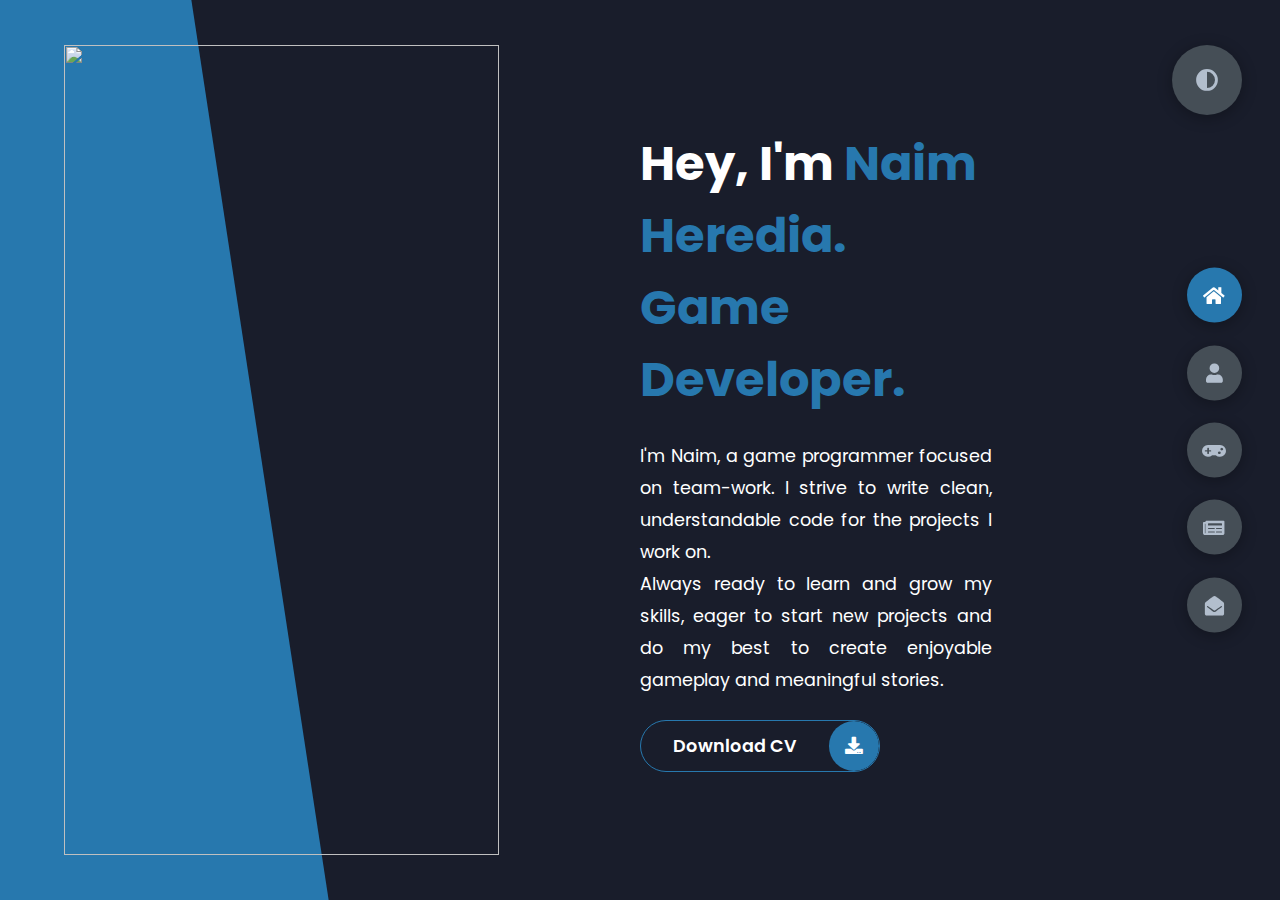
==== commit 5822f895: "videtest2" ====
--- a/index.html
+++ b/index.html
@@ -17,7 +17,7 @@
             <div class="left-header">
                 <div class="h-shape"></div>
                 <div class="image">
-                    <img src="img/NaimPic.png" alt="">
+                    <img src="img/testVid.mp4" alt="">
                 </div>
             </div>
             <div class="right-header">
@@ -561,8 +561,6 @@
                     <div class="left-contact">
                         <h4>Contact me here</h4>
                         <p>
-                            Lorem ipsum dolor sit amet consectetur adipisicing elit. 
-                            In, laborum numquam? Quam excepturi perspiciatis quas quasi.
                         </p>
                         <div class="contact-info">
                             <div class="contact-item">
@@ -613,18 +611,18 @@
                         </div>
                         <div class="contact-icon">
                             <div class="contact-icon">
-                                <a href="www.facebook.com" target="_blank">
+                                <!-- <a href="www.facebook.com" target="_blank">
                                     <i class="fab fa-facebook-f"></i>
-                                </a>
-                                <a href="#" target="_blank">
-                                    <i class="fab fa-twitter"></i>
-                                </a>
-                                <a href="#" target="_blank">
+                                </a>-->
+                                <a href="https://www.linkedin.com/in/naim-heredia-39b55b268/" target="_blank">
+                                    <i class="fab fa-linkedin"></i>
+                                </a> 
+                                <a href="https://github.com/NaimHeredia" target="_blank">
                                     <i class="fab fa-github"></i>
                                 </a>
-                                <a href="#" target="_blank">
+                                <!-- <a href="#" target="_blank">
                                     <i class="fab fa-youtube"></i>
-                                </a>
+                                </a> -->
                                 <a href="./Naim Heredia Resume.pdf" target="_blank">
                                     <i class="fas fa-download"></i>
                                 </a>
--- a/styles/styles.css
+++ b/styles/styles.css
@@ -216,9 +216,9 @@
 }
 
 .usedsoft{
-  padding: 0rem 30rem;
+  padding: 0rem 10rem;
   display: grid;
-  grid-template-columns: repeat(4, 2fr);
+  grid-template-columns: repeat(4, 1fr);
   grid-gap: 10rem;
 }
 .usedsoft .item{
